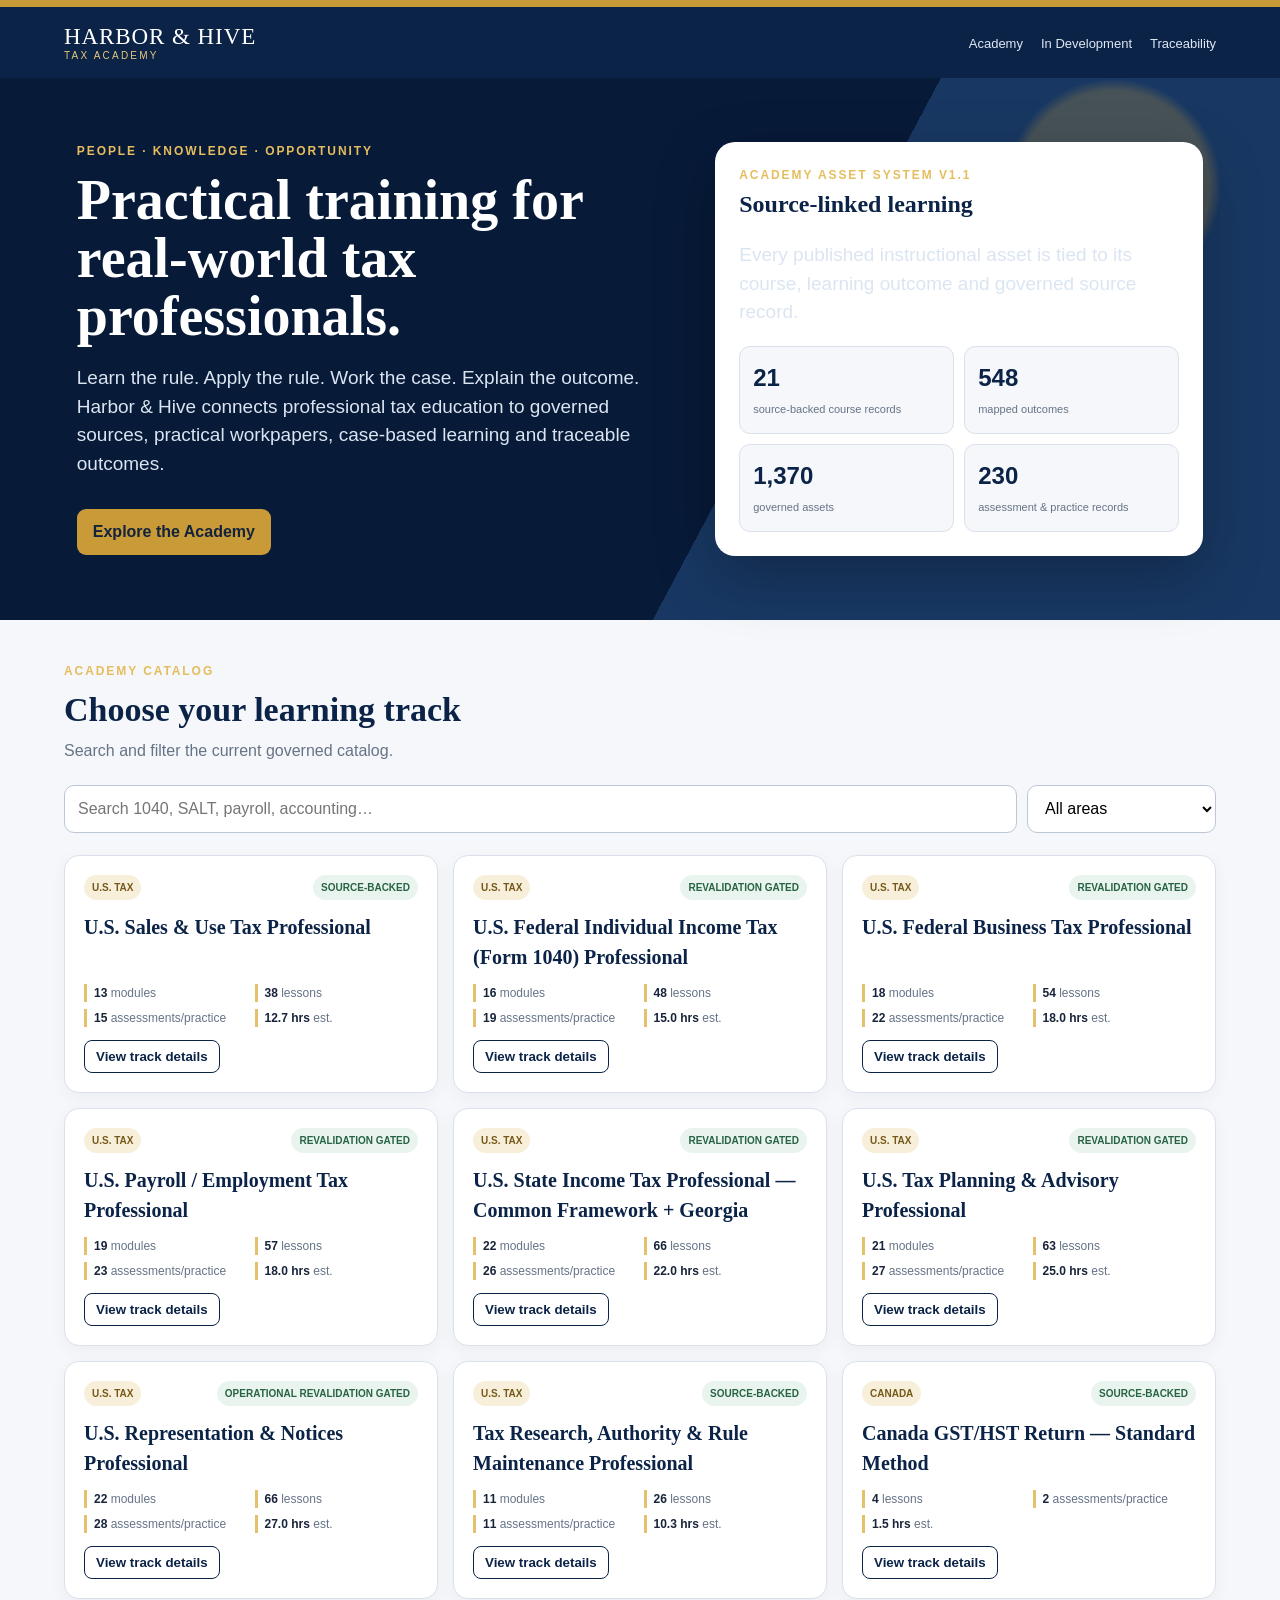
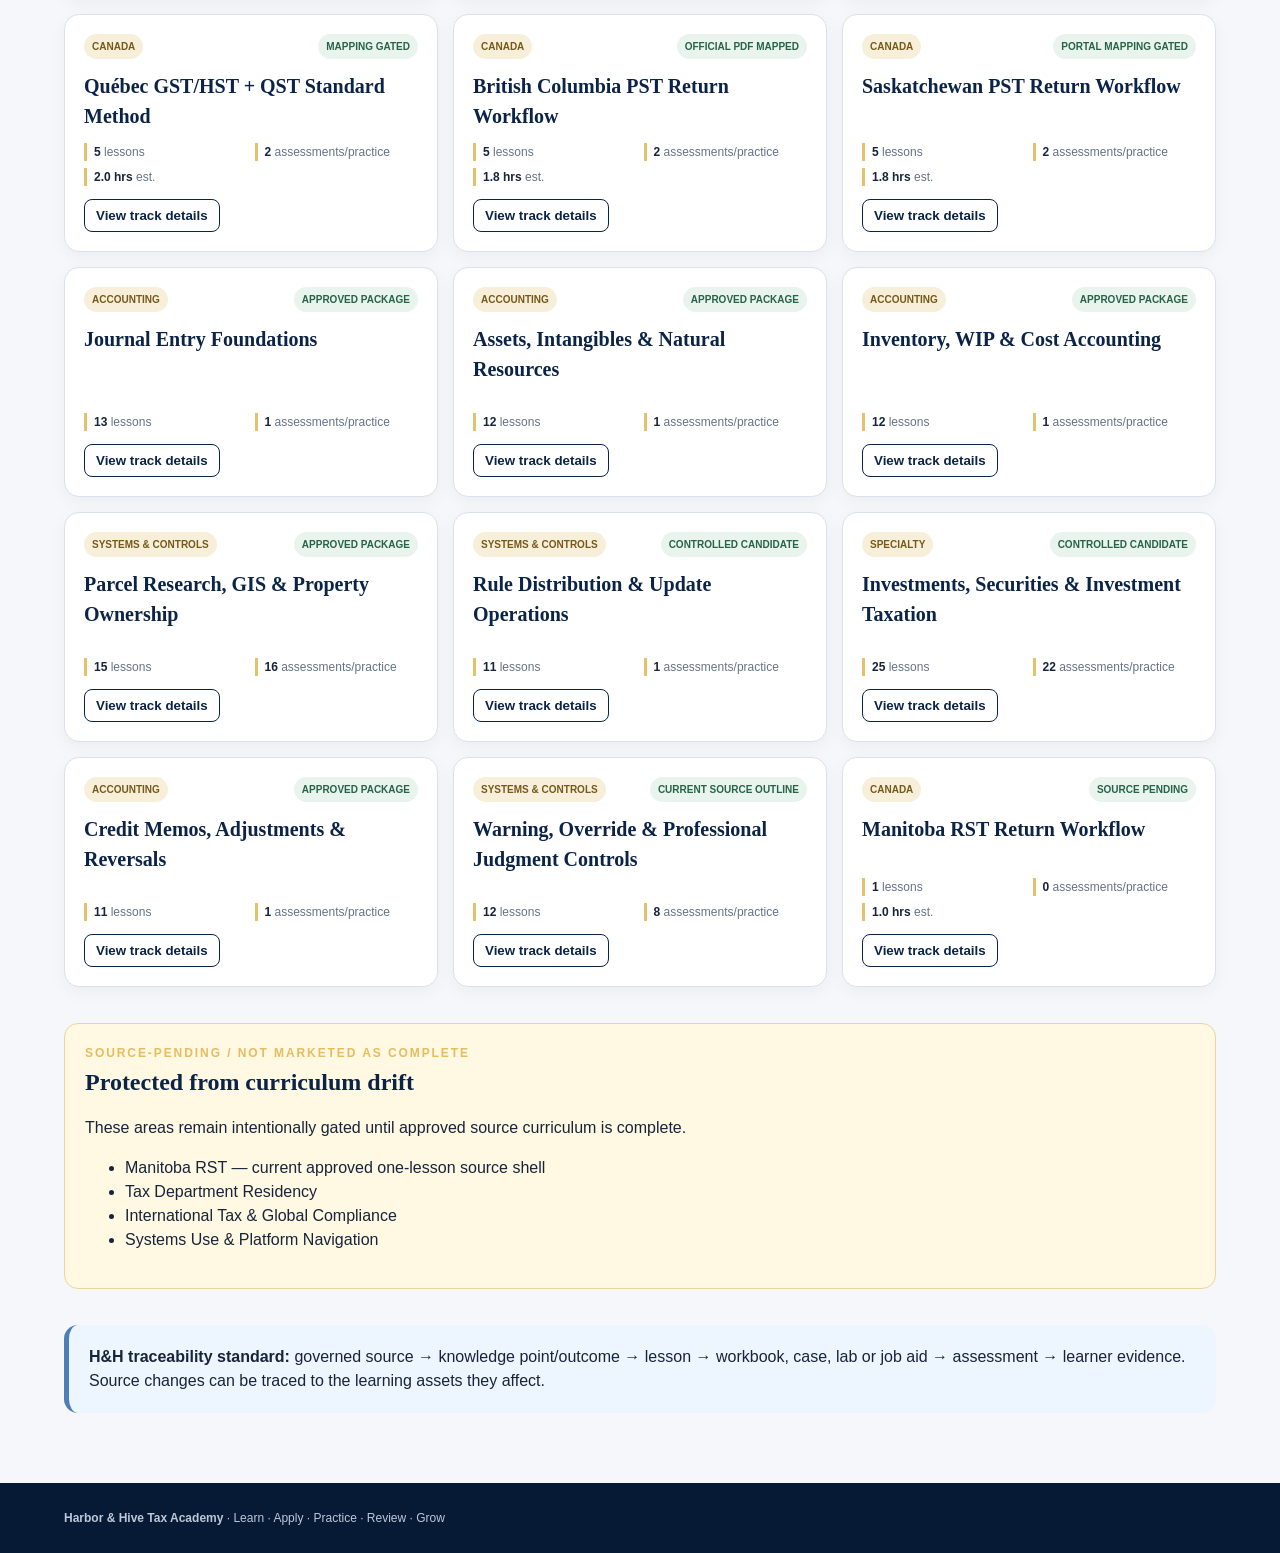
==== academy/index.html @ 962f06bc "Add live Harbor & Hive Tax Academy hub" ====
<!doctype html><html lang="en"><head><meta charset="utf-8"><meta name="viewport" content="width=device-width,initial-scale=1"><meta name="robots" content="noindex,nofollow"><title>Harbor & Hive Tax Academy</title><style>:root{--n:#0b2347;--n2:#15345f;--g:#c89a38;--i:#fbf8f0;--t:#17243a;--m:#667387;--l:#dae1ec}*{box-sizing:border-box}html{scroll-behavior:smooth}body{margin:0;font-family:Inter,Segoe UI,Arial,sans-serif;background:#f5f7fa;color:var(--t);line-height:1.5}.top{height:7px;background:var(--g)}header{background:var(--n);color:#fff;padding:17px 5vw;display:flex;justify-content:space-between;align-items:center;position:sticky;top:0;z-index:5}.brand{font:23px Georgia,serif;letter-spacing:.04em}.brand small{display:block;font:10px Arial;letter-spacing:.22em;color:#e5c87e}nav a{color:#dfe8f4;text-decoration:none;margin-left:18px;font-size:13px}.hero{background:radial-gradient(circle at 87% 20%,#c89a3844 0 8%,transparent 9%),linear-gradient(118deg,#071a38 0 60%,#183863 60%);color:#fff;padding:64px 6vw;display:grid;grid-template-columns:1.1fr .9fr;gap:42px;align-items:center;min-height:500px}.ey{color:#e5bd5f;text-transform:uppercase;letter-spacing:.16em;font-weight:800;font-size:12px}h1,h2,h3{font-family:Georgia,serif}h1{font-size:56px;line-height:1.03;margin:12px 0 16px}.hero p{font-size:19px;color:#dbe5f1;max-width:760px}.btn{display:inline-block;padding:11px 16px;border-radius:9px;background:var(--g);color:#13233c;text-decoration:none;font-weight:800;margin-top:12px}.panel{background:#fff;color:var(--t);padding:24px;border-radius:20px;box-shadow:0 20px 60px #0004}.panel h2{color:var(--n);margin:2px 0}.stats{display:grid;grid-template-columns:1fr 1fr;gap:10px;margin-top:18px}.stat{background:#f5f7fa;border:1px solid var(--l);border-radius:11px;padding:13px}.stat b{display:block;color:var(--n);font-size:24px}.stat span{font-size:11px;color:var(--m)}main{max-width:1280px;margin:auto;padding:42px 5vw 70px}.head h2{font-size:34px;color:var(--n);margin:4px 0}.head p{color:var(--m);margin-top:4px}.tools{display:flex;gap:10px;flex-wrap:wrap;margin:22px 0}input,select{font:inherit;border:1px solid #bbc6d6;border-radius:10px;padding:11px 13px;background:#fff}input{min-width:300px;flex:1}.grid{display:grid;grid-template-columns:repeat(auto-fit,minmax(280px,1fr));gap:15px}.c{background:#fff;border:1px solid var(--l);border-radius:15px;padding:19px;box-shadow:0 5px 17px #10203a0b;display:flex;flex-direction:column;min-height:230px}.c h3{color:var(--n);font-size:20px;margin:12px 0}.row{display:flex;justify-content:space-between;gap:8px}.tag,.st{font-size:10px;font-weight:850;text-transform:uppercase;border-radius:999px;padding:5px 8px}.tag{background:#f8efda;color:#755919}.st{background:#e8f4ed;color:#286346;text-align:right}.met{display:grid;grid-template-columns:1fr 1fr;gap:7px;margin:auto 0 13px}.met span{font-size:12px;color:var(--m);border-left:3px solid #e4c16b;padding-left:7px}.met b{color:var(--t)}button{align-self:flex-start;background:#fff;border:1px solid var(--n);color:var(--n);border-radius:8px;padding:8px 11px;font-weight:800;cursor:pointer}button:hover{background:var(--n);color:#fff}.pending,.trace{margin-top:36px;border-radius:14px;padding:20px}.pending{background:#fff8e2;border:1px solid #ead59b}.trace{background:#edf5ff;border-left:5px solid #4e7eb6}.pending h2{color:var(--n);margin:2px 0}footer{background:#071a35;color:#bcc8d9;padding:26px 5vw;font-size:12px}dialog{border:0;border-radius:17px;max-width:600px;width:calc(100% - 28px);padding:0;box-shadow:0 28px 80px #0006}dialog::backdrop{background:#07182c99}.db{padding:25px}.x{float:right;border:0;background:#edf1f7;border-radius:50%;width:34px;height:34px;font-size:18px}.dgrid{display:grid;grid-template-columns:1fr 1fr;gap:9px;margin-top:16px}.box{background:#f5f7fa;border:1px solid var(--l);border-radius:10px;padding:12px}.box b{display:block;color:var(--n);font-size:22px}@media(max-width:820px){header{position:static}nav{display:none}.hero{grid-template-columns:1fr;padding:45px 6vw}h1{font-size:42px}.stats{grid-template-columns:1fr 1fr}}@media(max-width:500px){h1{font-size:36px}.stats,.dgrid,.met{grid-template-columns:1fr}input{min-width:100%}}</style></head><body><div class="top"></div><header><div class="brand">HARBOR &amp; HIVE<small>TAX ACADEMY</small></div><nav><a href="#catalog">Academy</a><a href="#pending">In Development</a><a href="#trace">Traceability</a></nav></header><section class="hero"><div><div class="ey">People · Knowledge · Opportunity</div><h1>Practical training for real-world tax professionals.</h1><p>Learn the rule. Apply the rule. Work the case. Explain the outcome. Harbor &amp; Hive connects professional tax education to governed sources, practical workpapers, case-based learning and traceable outcomes.</p><a class="btn" href="#catalog">Explore the Academy</a></div><aside class="panel"><div class="ey">Academy Asset System v1.1</div><h2>Source-linked learning</h2><p>Every published instructional asset is tied to its course, learning outcome and governed source record.</p><div class="stats"><div class="stat"><b>21</b><span>source-backed course records</span></div><div class="stat"><b>548</b><span>mapped outcomes</span></div><div class="stat"><b>1,370</b><span>governed assets</span></div><div class="stat"><b>230</b><span>assessment &amp; practice records</span></div></div></aside></section><main><section id="catalog"><div class="head"><div class="ey">Academy Catalog</div><h2>Choose your learning track</h2><p>Search and filter the current governed catalog.</p></div><div class="tools"><input id="q" type="search" aria-label="Search courses" placeholder="Search 1040, SALT, payroll, accounting…"><select id="f" aria-label="Filter category"><option value="">All areas</option><option>U.S. Tax</option><option>Canada</option><option>Accounting</option><option>Systems &amp; Controls</option><option>Specialty</option></select></div><div class="grid" id="g"></div></section><section class="pending" id="pending"><div class="ey">Source-pending / not marketed as complete</div><h2>Protected from curriculum drift</h2><p>These areas remain intentionally gated until approved source curriculum is complete.</p><ul><li>Manitoba RST — current approved one-lesson source shell</li><li>Tax Department Residency</li><li>International Tax &amp; Global Compliance</li><li>Systems Use &amp; Platform Navigation</li></ul></section><section class="trace" id="trace"><b>H&amp;H traceability standard:</b> governed source → knowledge point/outcome → lesson → workbook, case, lab or job aid → assessment → learner evidence. Source changes can be traced to the learning assets they affect.</section></main><footer><b>Harbor &amp; Hive Tax Academy</b> · Learn · Apply · Practice · Review · Grow</footer><dialog id="d"><div class="db"><button class="x" aria-label="Close">×</button><div class="ey" id="ds"></div><h2 id="dt"></h2><p id="di"></p><div class="dgrid"><div class="box"><b id="dm"></b>Modules</div><div class="box"><b id="dl"></b>Lessons</div><div class="box"><b id="da"></b>Assessments / practice</div><div class="box"><b id="dh"></b>Estimated learning time</div></div></div></dialog><script>const C=[['US-SALT-PROFESSIONAL','U.S. Sales & Use Tax Professional','U.S. Tax',13,38,15,760,'Source-Backed'],['US-FEDERAL-1040-PROFESSIONAL','U.S. Federal Individual Income Tax (Form 1040) Professional','U.S. Tax',16,48,19,900,'Revalidation Gated'],['US-BUSINESS-TAX-PROFESSIONAL','U.S. Federal Business Tax Professional','U.S. Tax',18,54,22,1080,'Revalidation Gated'],['US-PAYROLL-EMPLOYMENT-PROFESSIONAL','U.S. Payroll / Employment Tax Professional','U.S. Tax',19,57,23,1080,'Revalidation Gated'],['US-STATE-INCOME-GA-PROFESSIONAL','U.S. State Income Tax Professional — Common Framework + Georgia','U.S. Tax',22,66,26,1320,'Revalidation Gated'],['US-TAX-PLANNING-ADVISORY-PROFESSIONAL','U.S. Tax Planning & Advisory Professional','U.S. Tax',21,63,27,1500,'Revalidation Gated'],['US-REPRESENTATION-NOTICES-PROFESSIONAL','U.S. Representation & Notices Professional','U.S. Tax',22,66,28,1620,'Operational Revalidation Gated'],['US-TAX-RESEARCH-AUTHORITY','Tax Research, Authority & Rule Maintenance Professional','U.S. Tax',11,26,11,620,'Source-Backed'],['CA-GST-HST-STANDARD','Canada GST/HST Return — Standard Method','Canada',0,4,2,90,'Source-Backed'],['CA-QC-GST-QST','Québec GST/HST + QST Standard Method','Canada',0,5,2,120,'Mapping Gated'],['CA-BC-PST','British Columbia PST Return Workflow','Canada',0,5,2,110,'Official PDF Mapped'],['CA-SK-PST','Saskatchewan PST Return Workflow','Canada',0,5,2,110,'Portal Mapping Gated'],['JE_FOUNDATIONS_V1','Journal Entry Foundations','Accounting',0,13,1,0,'Approved Package'],['ASSETS_INTANGIBLES_RESOURCES_V1','Assets, Intangibles & Natural Resources','Accounting',0,12,1,0,'Approved Package'],['INVENTORY_WIP_COST_V1','Inventory, WIP & Cost Accounting','Accounting',0,12,1,0,'Approved Package'],['PROPERTY_PARCEL_GIS_OWNERSHIP_V1','Parcel Research, GIS & Property Ownership','Systems & Controls',0,15,16,0,'Approved Package'],['RULE_DISTRIBUTION_UPDATE_OPERATIONS_V1','Rule Distribution & Update Operations','Systems & Controls',0,11,1,0,'Controlled Candidate'],['HH-ACADEMY-INVESTMENTS-v1.1','Investments, Securities & Investment Taxation','Specialty',0,25,22,0,'Controlled Candidate'],['CREDIT_MEMOS_ADJUSTMENTS_REVERSALS_V1','Credit Memos, Adjustments & Reversals','Accounting',0,11,1,0,'Approved Package'],['GOVERNANCE_WARNING_OVERRIDE_V1','Warning, Override & Professional Judgment Controls','Systems & Controls',0,12,8,0,'Current Source Outline'],['CA-MB-RST','Manitoba RST Return Workflow','Canada',0,1,0,60,'Source Pending']];const G=document.getElementById('g'),Q=document.getElementById('q'),F=document.getElementById('f'),D=document.getElementById('d');function draw(){let s=Q.value.toLowerCase(),cat=F.value;G.innerHTML='';C.filter(c=>(!s||c[1].toLowerCase().includes(s))&&(!cat||c[2]===cat)).forEach(c=>{let e=document.createElement('article');e.className='c';let mods=c[3]?`<span><b>${c[3]}</b> modules</span>`:'';let hrs=c[6]?`<span><b>${(c[6]/60).toFixed(1)} hrs</b> est.</span>`:'';e.innerHTML=`<div class="row"><span class="tag">${c[2]}</span><span class="st">${c[7]}</span></div><h3>${c[1]}</h3><div class="met">${mods}<span><b>${c[4]}</b> lessons</span><span><b>${c[5]}</b> assessments/practice</span>${hrs}</div><button>View track details</button>`;e.querySelector('button').onclick=()=>show(c);G.appendChild(e)})}function show(c){dt.textContent=c[1];ds.textContent=c[7];di.textContent='Governed course record: '+c[0];dm.textContent=c[3]||'—';dl.textContent=c[4];da.textContent=c[5];dh.textContent=c[6]?((c[6]/60).toFixed(1)+' hrs'):'Varies';D.showModal()}Q.oninput=draw;F.onchange=draw;D.querySelector('.x').onclick=()=>D.close();D.onclick=e=>{if(e.target===D)D.close()};draw();</script></body></html>
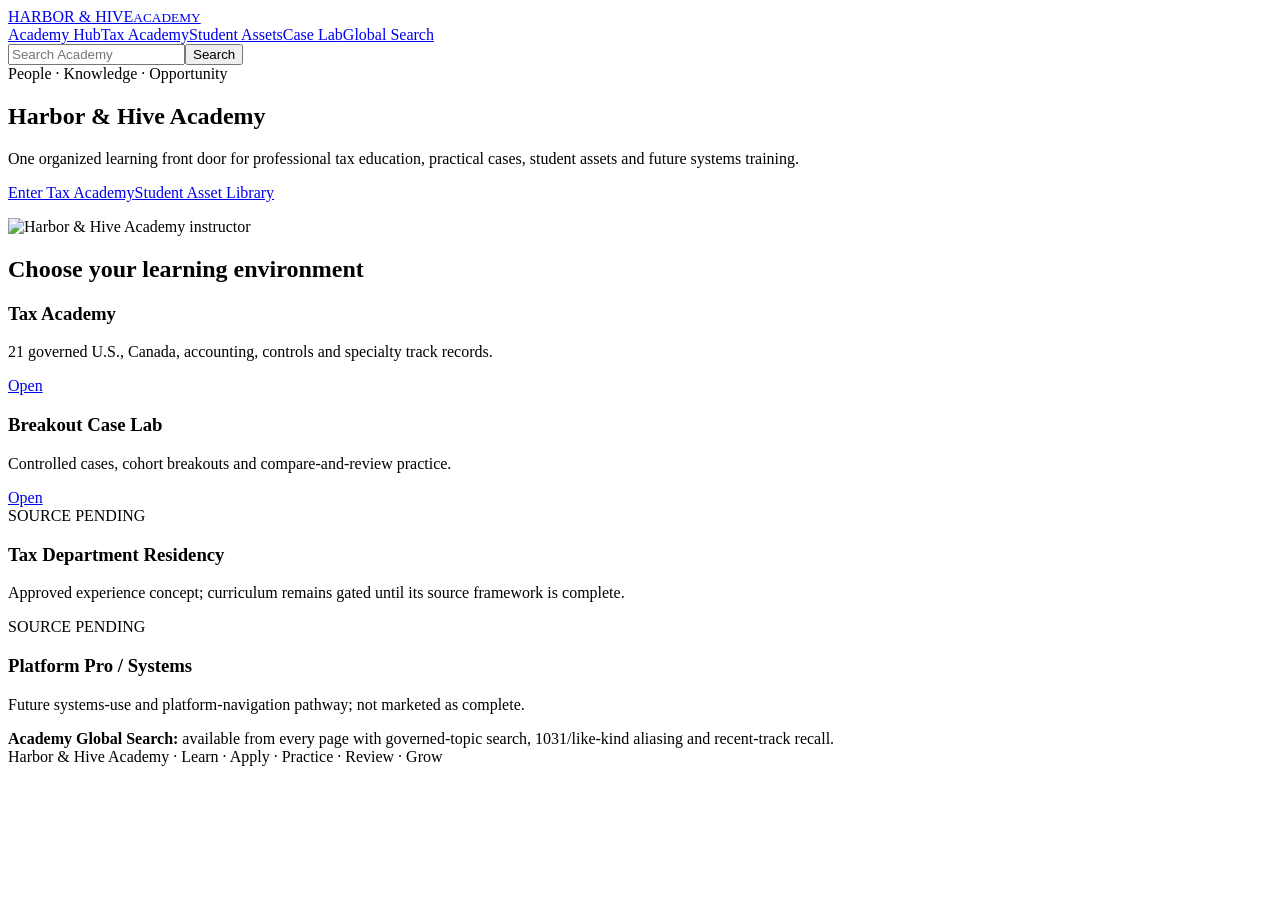
==== commit ed7b70e3: "Organize Academy hub with navigation and avatar branding" ====
--- a/academy/index.html
+++ b/academy/index.html
@@ -1 +1 @@
-<!doctype html><html lang="en"><head><meta charset="utf-8"><meta name="viewport" content="width=device-width,initial-scale=1"><meta name="robots" content="noindex,nofollow"><title>Harbor & Hive Tax Academy</title><style>:root{--n:#0b2347;--n2:#15345f;--g:#c89a38;--i:#fbf8f0;--t:#17243a;--m:#667387;--l:#dae1ec}*{box-sizing:border-box}html{scroll-behavior:smooth}body{margin:0;font-family:Inter,Segoe UI,Arial,sans-serif;background:#f5f7fa;color:var(--t);line-height:1.5}.top{height:7px;background:var(--g)}header{background:var(--n);color:#fff;padding:17px 5vw;display:flex;justify-content:space-between;align-items:center;position:sticky;top:0;z-index:5}.brand{font:23px Georgia,serif;letter-spacing:.04em}.brand small{display:block;font:10px Arial;letter-spacing:.22em;color:#e5c87e}nav a{color:#dfe8f4;text-decoration:none;margin-left:18px;font-size:13px}.hero{background:radial-gradient(circle at 87% 20%,#c89a3844 0 8%,transparent 9%),linear-gradient(118deg,#071a38 0 60%,#183863 60%);color:#fff;padding:64px 6vw;display:grid;grid-template-columns:1.1fr .9fr;gap:42px;align-items:center;min-height:500px}.ey{color:#e5bd5f;text-transform:uppercase;letter-spacing:.16em;font-weight:800;font-size:12px}h1,h2,h3{font-family:Georgia,serif}h1{font-size:56px;line-height:1.03;margin:12px 0 16px}.hero p{font-size:19px;color:#dbe5f1;max-width:760px}.btn{display:inline-block;padding:11px 16px;border-radius:9px;background:var(--g);color:#13233c;text-decoration:none;font-weight:800;margin-top:12px}.panel{background:#fff;color:var(--t);padding:24px;border-radius:20px;box-shadow:0 20px 60px #0004}.panel h2{color:var(--n);margin:2px 0}.stats{display:grid;grid-template-columns:1fr 1fr;gap:10px;margin-top:18px}.stat{background:#f5f7fa;border:1px solid var(--l);border-radius:11px;padding:13px}.stat b{display:block;color:var(--n);font-size:24px}.stat span{font-size:11px;color:var(--m)}main{max-width:1280px;margin:auto;padding:42px 5vw 70px}.head h2{font-size:34px;color:var(--n);margin:4px 0}.head p{color:var(--m);margin-top:4px}.tools{display:flex;gap:10px;flex-wrap:wrap;margin:22px 0}input,select{font:inherit;border:1px solid #bbc6d6;border-radius:10px;padding:11px 13px;background:#fff}input{min-width:300px;flex:1}.grid{display:grid;grid-template-columns:repeat(auto-fit,minmax(280px,1fr));gap:15px}.c{background:#fff;border:1px solid var(--l);border-radius:15px;padding:19px;box-shadow:0 5px 17px #10203a0b;display:flex;flex-direction:column;min-height:230px}.c h3{color:var(--n);font-size:20px;margin:12px 0}.row{display:flex;justify-content:space-between;gap:8px}.tag,.st{font-size:10px;font-weight:850;text-transform:uppercase;border-radius:999px;padding:5px 8px}.tag{background:#f8efda;color:#755919}.st{background:#e8f4ed;color:#286346;text-align:right}.met{display:grid;grid-template-columns:1fr 1fr;gap:7px;margin:auto 0 13px}.met span{font-size:12px;color:var(--m);border-left:3px solid #e4c16b;padding-left:7px}.met b{color:var(--t)}button{align-self:flex-start;background:#fff;border:1px solid var(--n);color:var(--n);border-radius:8px;padding:8px 11px;font-weight:800;cursor:pointer}button:hover{background:var(--n);color:#fff}.pending,.trace{margin-top:36px;border-radius:14px;padding:20px}.pending{background:#fff8e2;border:1px solid #ead59b}.trace{background:#edf5ff;border-left:5px solid #4e7eb6}.pending h2{color:var(--n);margin:2px 0}footer{background:#071a35;color:#bcc8d9;padding:26px 5vw;font-size:12px}dialog{border:0;border-radius:17px;max-width:600px;width:calc(100% - 28px);padding:0;box-shadow:0 28px 80px #0006}dialog::backdrop{background:#07182c99}.db{padding:25px}.x{float:right;border:0;background:#edf1f7;border-radius:50%;width:34px;height:34px;font-size:18px}.dgrid{display:grid;grid-template-columns:1fr 1fr;gap:9px;margin-top:16px}.box{background:#f5f7fa;border:1px solid var(--l);border-radius:10px;padding:12px}.box b{display:block;color:var(--n);font-size:22px}@media(max-width:820px){header{position:static}nav{display:none}.hero{grid-template-columns:1fr;padding:45px 6vw}h1{font-size:42px}.stats{grid-template-columns:1fr 1fr}}@media(max-width:500px){h1{font-size:36px}.stats,.dgrid,.met{grid-template-columns:1fr}input{min-width:100%}}</style></head><body><div class="top"></div><header><div class="brand">HARBOR &amp; HIVE<small>TAX ACADEMY</small></div><nav><a href="#catalog">Academy</a><a href="#pending">In Development</a><a href="#trace">Traceability</a></nav></header><section class="hero"><div><div class="ey">People · Knowledge · Opportunity</div><h1>Practical training for real-world tax professionals.</h1><p>Learn the rule. Apply the rule. Work the case. Explain the outcome. Harbor &amp; Hive connects professional tax education to governed sources, practical workpapers, case-based learning and traceable outcomes.</p><a class="btn" href="#catalog">Explore the Academy</a></div><aside class="panel"><div class="ey">Academy Asset System v1.1</div><h2>Source-linked learning</h2><p>Every published instructional asset is tied to its course, learning outcome and governed source record.</p><div class="stats"><div class="stat"><b>21</b><span>source-backed course records</span></div><div class="stat"><b>548</b><span>mapped outcomes</span></div><div class="stat"><b>1,370</b><span>governed assets</span></div><div class="stat"><b>230</b><span>assessment &amp; practice records</span></div></div></aside></section><main><section id="catalog"><div class="head"><div class="ey">Academy Catalog</div><h2>Choose your learning track</h2><p>Search and filter the current governed catalog.</p></div><div class="tools"><input id="q" type="search" aria-label="Search courses" placeholder="Search 1040, SALT, payroll, accounting…"><select id="f" aria-label="Filter category"><option value="">All areas</option><option>U.S. Tax</option><option>Canada</option><option>Accounting</option><option>Systems &amp; Controls</option><option>Specialty</option></select></div><div class="grid" id="g"></div></section><section class="pending" id="pending"><div class="ey">Source-pending / not marketed as complete</div><h2>Protected from curriculum drift</h2><p>These areas remain intentionally gated until approved source curriculum is complete.</p><ul><li>Manitoba RST — current approved one-lesson source shell</li><li>Tax Department Residency</li><li>International Tax &amp; Global Compliance</li><li>Systems Use &amp; Platform Navigation</li></ul></section><section class="trace" id="trace"><b>H&amp;H traceability standard:</b> governed source → knowledge point/outcome → lesson → workbook, case, lab or job aid → assessment → learner evidence. Source changes can be traced to the learning assets they affect.</section></main><footer><b>Harbor &amp; Hive Tax Academy</b> · Learn · Apply · Practice · Review · Grow</footer><dialog id="d"><div class="db"><button class="x" aria-label="Close">×</button><div class="ey" id="ds"></div><h2 id="dt"></h2><p id="di"></p><div class="dgrid"><div class="box"><b id="dm"></b>Modules</div><div class="box"><b id="dl"></b>Lessons</div><div class="box"><b id="da"></b>Assessments / practice</div><div class="box"><b id="dh"></b>Estimated learning time</div></div></div></dialog><script>const C=[['US-SALT-PROFESSIONAL','U.S. Sales & Use Tax Professional','U.S. Tax',13,38,15,760,'Source-Backed'],['US-FEDERAL-1040-PROFESSIONAL','U.S. Federal Individual Income Tax (Form 1040) Professional','U.S. Tax',16,48,19,900,'Revalidation Gated'],['US-BUSINESS-TAX-PROFESSIONAL','U.S. Federal Business Tax Professional','U.S. Tax',18,54,22,1080,'Revalidation Gated'],['US-PAYROLL-EMPLOYMENT-PROFESSIONAL','U.S. Payroll / Employment Tax Professional','U.S. Tax',19,57,23,1080,'Revalidation Gated'],['US-STATE-INCOME-GA-PROFESSIONAL','U.S. State Income Tax Professional — Common Framework + Georgia','U.S. Tax',22,66,26,1320,'Revalidation Gated'],['US-TAX-PLANNING-ADVISORY-PROFESSIONAL','U.S. Tax Planning & Advisory Professional','U.S. Tax',21,63,27,1500,'Revalidation Gated'],['US-REPRESENTATION-NOTICES-PROFESSIONAL','U.S. Representation & Notices Professional','U.S. Tax',22,66,28,1620,'Operational Revalidation Gated'],['US-TAX-RESEARCH-AUTHORITY','Tax Research, Authority & Rule Maintenance Professional','U.S. Tax',11,26,11,620,'Source-Backed'],['CA-GST-HST-STANDARD','Canada GST/HST Return — Standard Method','Canada',0,4,2,90,'Source-Backed'],['CA-QC-GST-QST','Québec GST/HST + QST Standard Method','Canada',0,5,2,120,'Mapping Gated'],['CA-BC-PST','British Columbia PST Return Workflow','Canada',0,5,2,110,'Official PDF Mapped'],['CA-SK-PST','Saskatchewan PST Return Workflow','Canada',0,5,2,110,'Portal Mapping Gated'],['JE_FOUNDATIONS_V1','Journal Entry Foundations','Accounting',0,13,1,0,'Approved Package'],['ASSETS_INTANGIBLES_RESOURCES_V1','Assets, Intangibles & Natural Resources','Accounting',0,12,1,0,'Approved Package'],['INVENTORY_WIP_COST_V1','Inventory, WIP & Cost Accounting','Accounting',0,12,1,0,'Approved Package'],['PROPERTY_PARCEL_GIS_OWNERSHIP_V1','Parcel Research, GIS & Property Ownership','Systems & Controls',0,15,16,0,'Approved Package'],['RULE_DISTRIBUTION_UPDATE_OPERATIONS_V1','Rule Distribution & Update Operations','Systems & Controls',0,11,1,0,'Controlled Candidate'],['HH-ACADEMY-INVESTMENTS-v1.1','Investments, Securities & Investment Taxation','Specialty',0,25,22,0,'Controlled Candidate'],['CREDIT_MEMOS_ADJUSTMENTS_REVERSALS_V1','Credit Memos, Adjustments & Reversals','Accounting',0,11,1,0,'Approved Package'],['GOVERNANCE_WARNING_OVERRIDE_V1','Warning, Override & Professional Judgment Controls','Systems & Controls',0,12,8,0,'Current Source Outline'],['CA-MB-RST','Manitoba RST Return Workflow','Canada',0,1,0,60,'Source Pending']];const G=document.getElementById('g'),Q=document.getElementById('q'),F=document.getElementById('f'),D=document.getElementById('d');function draw(){let s=Q.value.toLowerCase(),cat=F.value;G.innerHTML='';C.filter(c=>(!s||c[1].toLowerCase().includes(s))&&(!cat||c[2]===cat)).forEach(c=>{let e=document.createElement('article');e.className='c';let mods=c[3]?`<span><b>${c[3]}</b> modules</span>`:'';let hrs=c[6]?`<span><b>${(c[6]/60).toFixed(1)} hrs</b> est.</span>`:'';e.innerHTML=`<div class="row"><span class="tag">${c[2]}</span><span class="st">${c[7]}</span></div><h3>${c[1]}</h3><div class="met">${mods}<span><b>${c[4]}</b> lessons</span><span><b>${c[5]}</b> assessments/practice</span>${hrs}</div><button>View track details</button>`;e.querySelector('button').onclick=()=>show(c);G.appendChild(e)})}function show(c){dt.textContent=c[1];ds.textContent=c[7];di.textContent='Governed course record: '+c[0];dm.textContent=c[3]||'—';dl.textContent=c[4];da.textContent=c[5];dh.textContent=c[6]?((c[6]/60).toFixed(1)+' hrs'):'Varies';D.showModal()}Q.oninput=draw;F.onchange=draw;D.querySelector('.x').onclick=()=>D.close();D.onclick=e=>{if(e.target===D)D.close()};draw();</script></body></html>+<!doctype html><html lang="en"><head><meta charset="utf-8"><meta name="viewport" content="width=device-width,initial-scale=1"><title>Harbor & Hive Academy</title><link rel="stylesheet" href="site.css"></head><body><div class="top"></div><header><a class="brand" href="index.html">HARBOR &amp; HIVE<small>ACADEMY</small></a><nav><a href="index.html">Academy Hub</a><a href="tax.html">Tax Academy</a><a href="assets.html">Student Assets</a><a href="case-lab.html">Case Lab</a><a href="search.html">Global Search</a></nav><form class="gs"><input aria-label="Search Academy" placeholder="Search Academy"><button>Search</button></form></header><section class="hero"><div class="copy"><div class="ey">People · Knowledge · Opportunity</div><h1>Harbor & Hive Academy</h1><p>One organized learning front door for professional tax education, practical cases, student assets and future systems training.</p><p><a class="btn gold" href="tax.html">Enter Tax Academy</a><a class="btn" href="assets.html">Student Asset Library</a></p></div><img data-avatar alt="Harbor & Hive Academy instructor"></section><main class="wrap"><h2>Choose your learning environment</h2><div class="grid"><div class="card"><h3>Tax Academy</h3><p>21 governed U.S., Canada, accounting, controls and specialty track records.</p><a class="btn" href="tax.html">Open</a></div><div class="card"><h3>Breakout Case Lab</h3><p>Controlled cases, cohort breakouts and compare-and-review practice.</p><a class="btn" href="case-lab.html">Open</a></div><div class="card"><span class="tag pending">SOURCE PENDING</span><h3>Tax Department Residency</h3><p>Approved experience concept; curriculum remains gated until its source framework is complete.</p></div><div class="card"><span class="tag pending">SOURCE PENDING</span><h3>Platform Pro / Systems</h3><p>Future systems-use and platform-navigation pathway; not marketed as complete.</p></div></div><div class="call"><b>Academy Global Search:</b> available from every page with governed-topic search, 1031/like-kind aliasing and recent-track recall.</div></main><footer>Harbor &amp; Hive Academy · Learn · Apply · Practice · Review · Grow</footer><script src="site.js"></script></body></html>
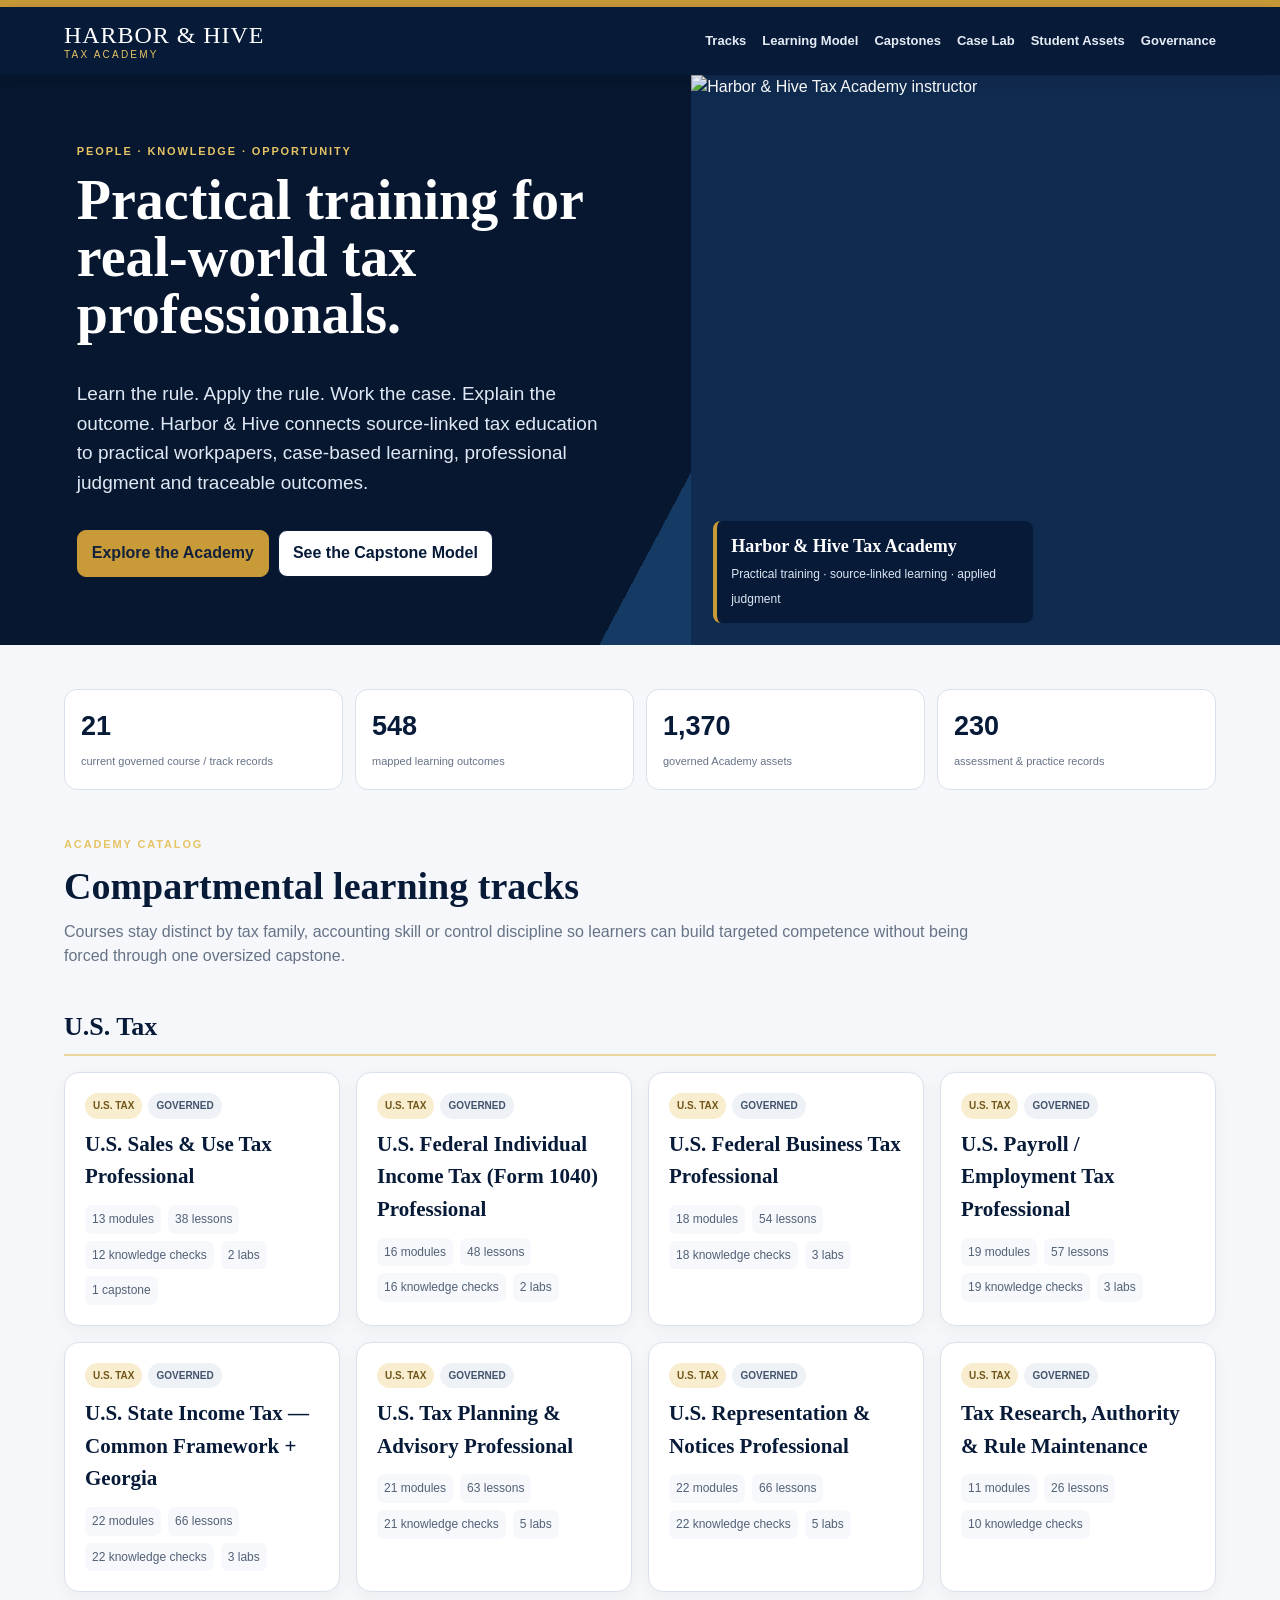
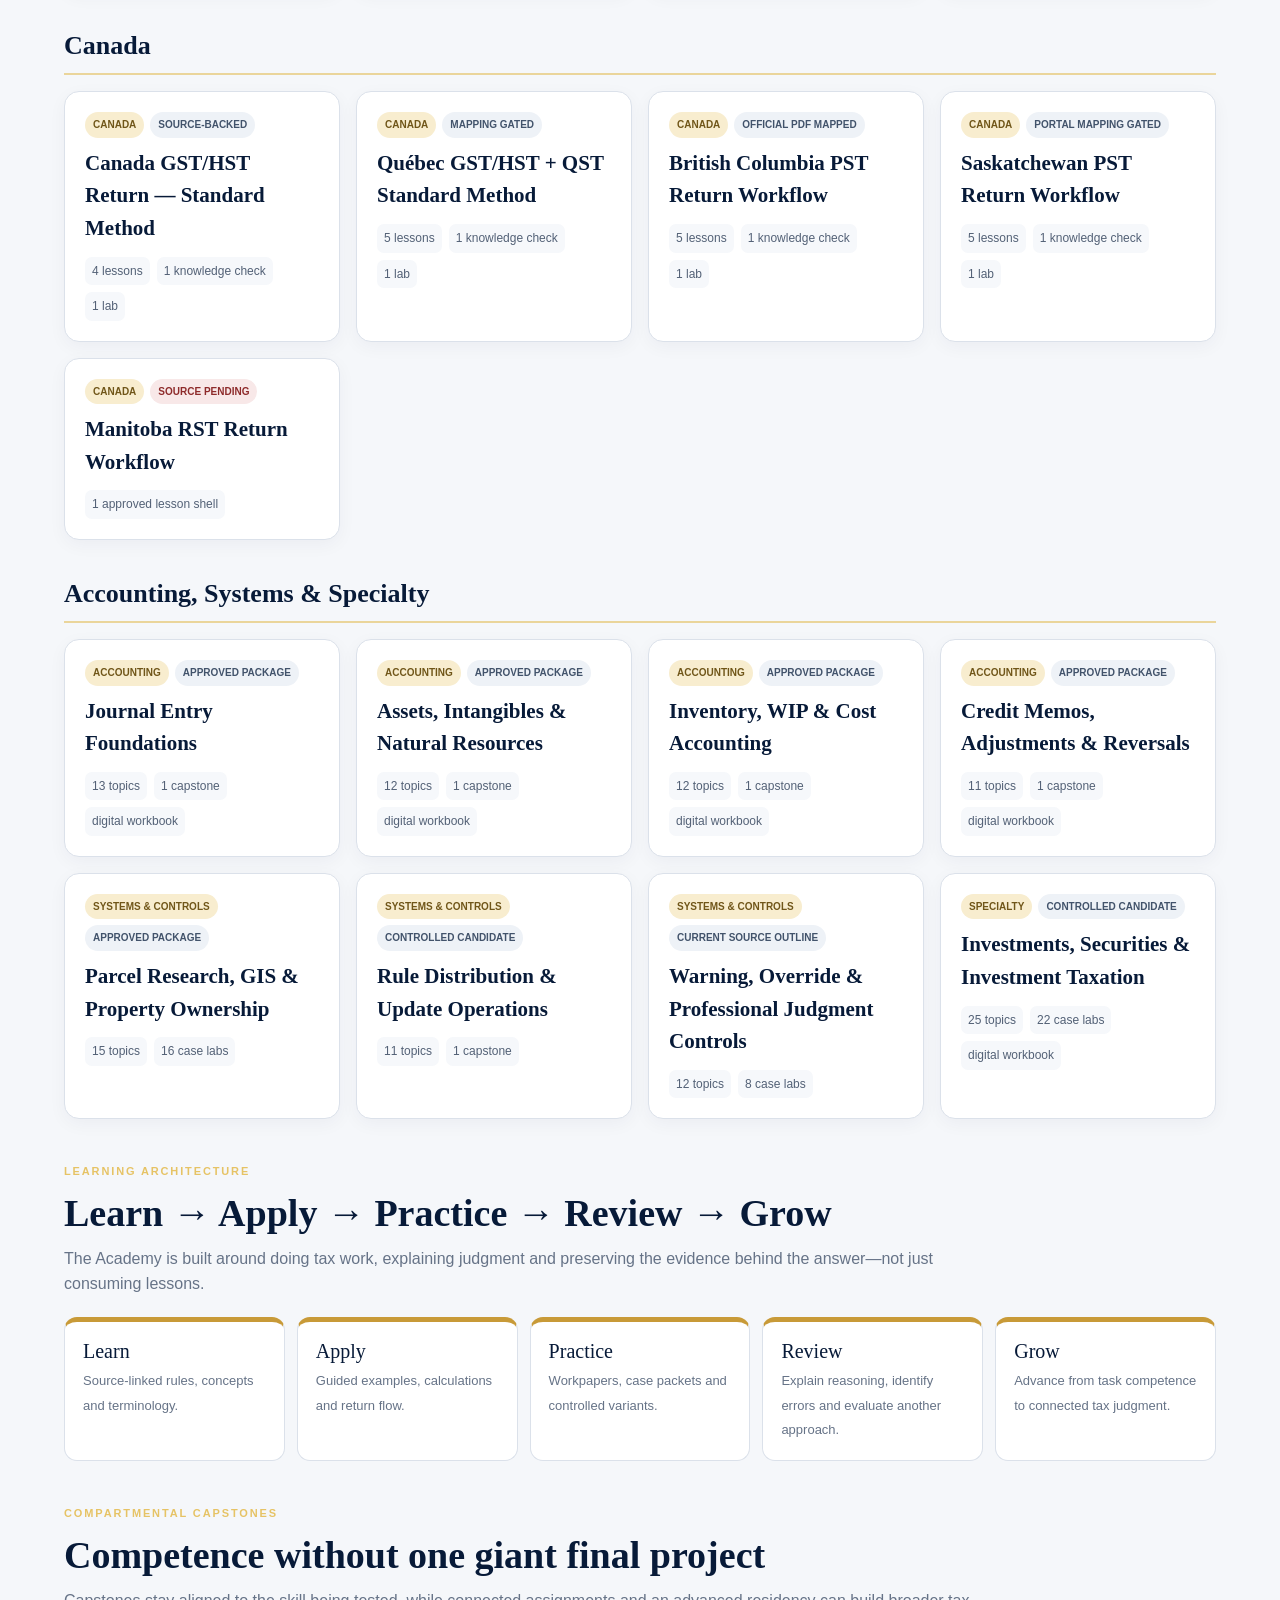
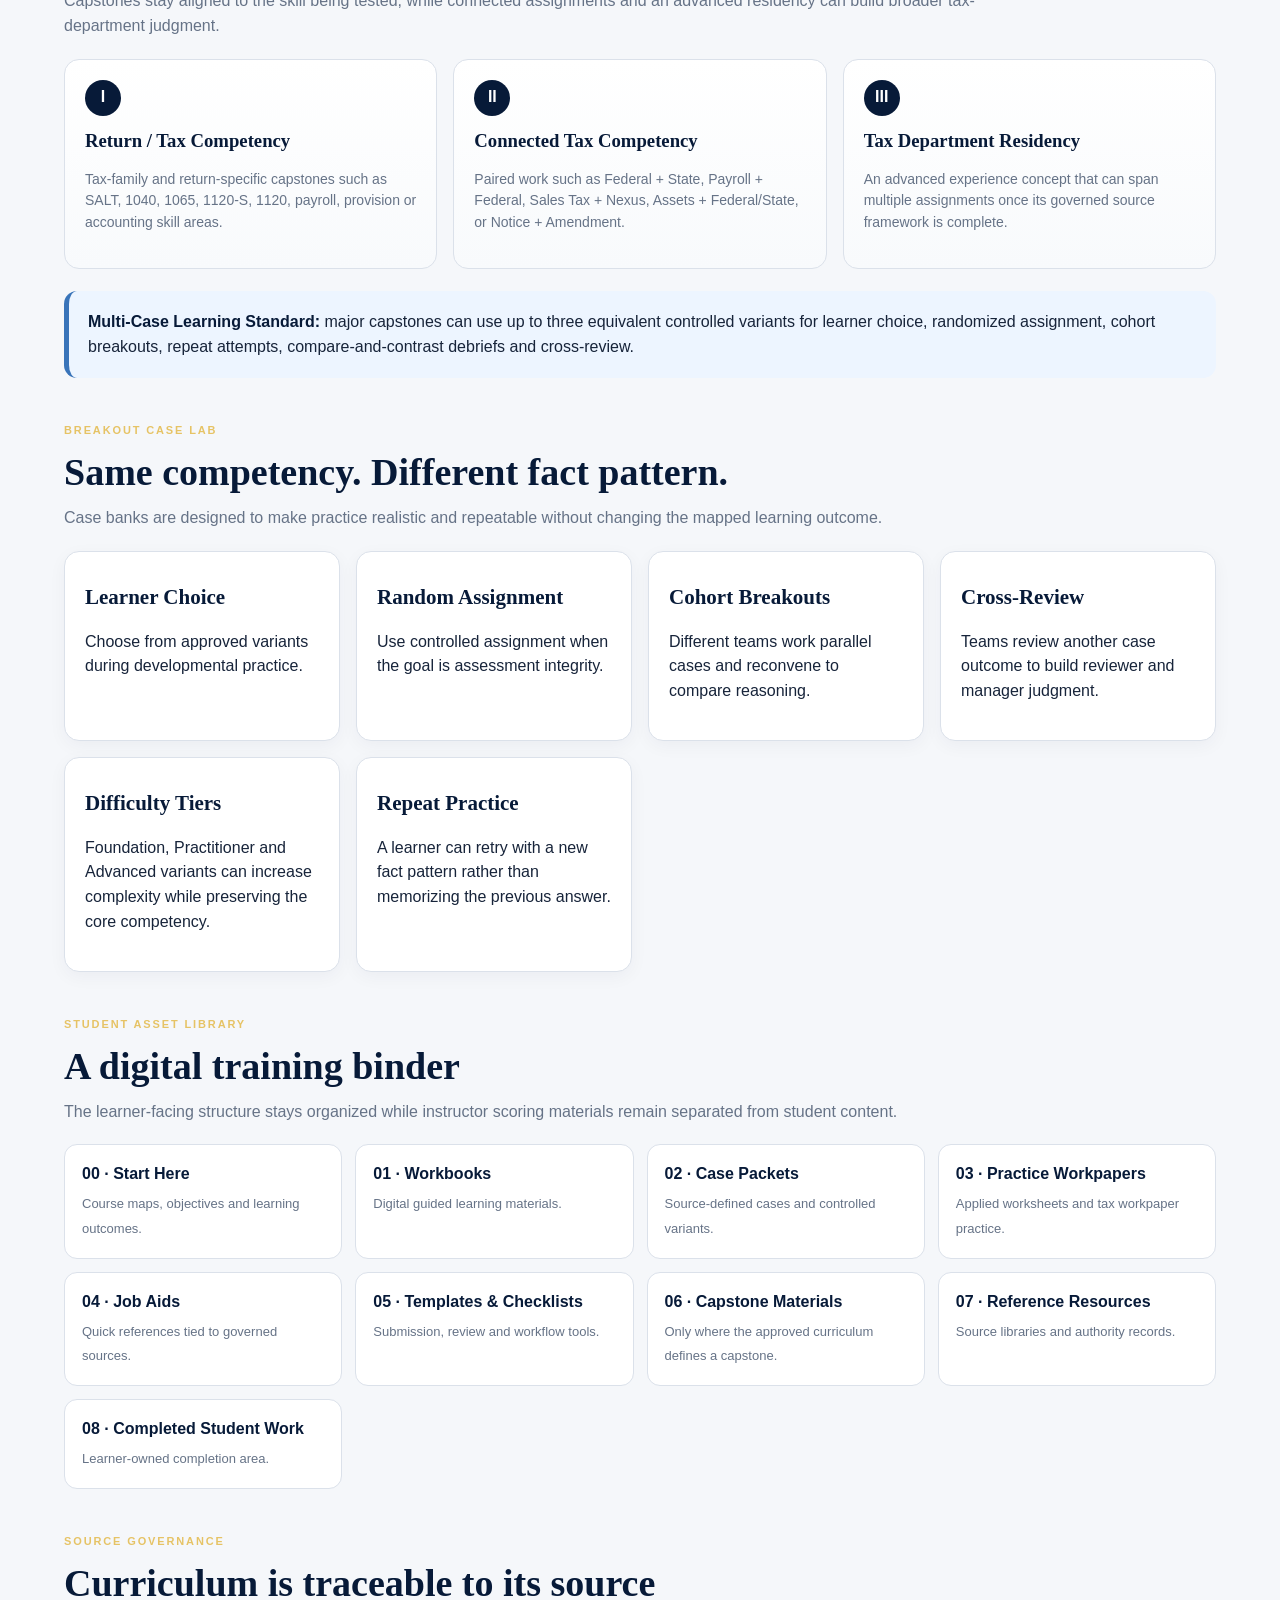
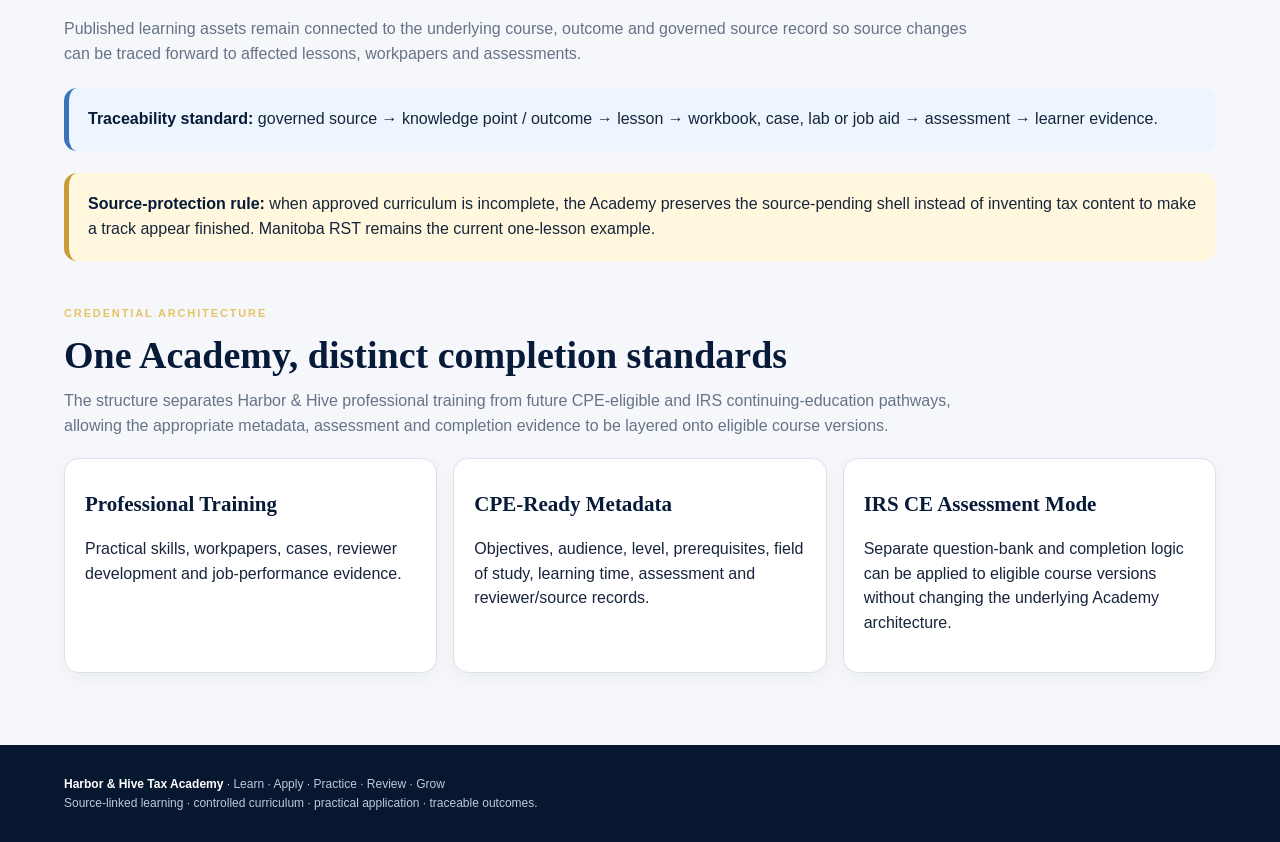
==== commit b403e81c: "Complete Harbor & Hive Tax Academy build" ====
--- a/academy/index.html
+++ b/academy/index.html
@@ -1 +1,72 @@
-<!doctype html><html lang="en"><head><meta charset="utf-8"><meta name="viewport" content="width=device-width,initial-scale=1"><title>Harbor & Hive Academy</title><link rel="stylesheet" href="site.css"></head><body><div class="top"></div><header><a class="brand" href="index.html">HARBOR &amp; HIVE<small>ACADEMY</small></a><nav><a href="index.html">Academy Hub</a><a href="tax.html">Tax Academy</a><a href="assets.html">Student Assets</a><a href="case-lab.html">Case Lab</a><a href="search.html">Global Search</a></nav><form class="gs"><input aria-label="Search Academy" placeholder="Search Academy"><button>Search</button></form></header><section class="hero"><div class="copy"><div class="ey">People · Knowledge · Opportunity</div><h1>Harbor & Hive Academy</h1><p>One organized learning front door for professional tax education, practical cases, student assets and future systems training.</p><p><a class="btn gold" href="tax.html">Enter Tax Academy</a><a class="btn" href="assets.html">Student Asset Library</a></p></div><img data-avatar alt="Harbor & Hive Academy instructor"></section><main class="wrap"><h2>Choose your learning environment</h2><div class="grid"><div class="card"><h3>Tax Academy</h3><p>21 governed U.S., Canada, accounting, controls and specialty track records.</p><a class="btn" href="tax.html">Open</a></div><div class="card"><h3>Breakout Case Lab</h3><p>Controlled cases, cohort breakouts and compare-and-review practice.</p><a class="btn" href="case-lab.html">Open</a></div><div class="card"><span class="tag pending">SOURCE PENDING</span><h3>Tax Department Residency</h3><p>Approved experience concept; curriculum remains gated until its source framework is complete.</p></div><div class="card"><span class="tag pending">SOURCE PENDING</span><h3>Platform Pro / Systems</h3><p>Future systems-use and platform-navigation pathway; not marketed as complete.</p></div></div><div class="call"><b>Academy Global Search:</b> available from every page with governed-topic search, 1031/like-kind aliasing and recent-track recall.</div></main><footer>Harbor &amp; Hive Academy · Learn · Apply · Practice · Review · Grow</footer><script src="site.js"></script></body></html>+<!doctype html>
+<html lang="en">
+<head>
+<meta charset="utf-8">
+<meta name="viewport" content="width=device-width,initial-scale=1">
+<meta name="description" content="Harbor & Hive Tax Academy — practical, source-linked professional tax education.">
+<title>Harbor & Hive Tax Academy</title>
+<style>
+:root{--navy:#071a38;--navy2:#15345f;--gold:#c89a38;--gold2:#e6c365;--ivory:#fbf8f0;--ink:#17243a;--muted:#667387;--line:#dbe1ea;--bg:#f5f7fa;--red:#8e2b2b}
+*{box-sizing:border-box}html{scroll-behavior:smooth}body{margin:0;font-family:Inter,Segoe UI,Arial,sans-serif;background:var(--bg);color:var(--ink);line-height:1.55}a{color:#14579b}.skip{position:absolute;left:-9999px}.skip:focus{left:12px;top:12px;z-index:99;background:#fff;padding:10px;border:2px solid var(--gold)}.goldbar{height:7px;background:var(--gold)}
+header{position:sticky;top:0;z-index:10;background:var(--navy);color:#fff;padding:15px 5vw;display:flex;align-items:center;justify-content:space-between;gap:18px;box-shadow:0 4px 18px #0002}.brand{font:24px Georgia,serif;letter-spacing:.04em;white-space:nowrap}.brand small{display:block;font:10px Arial,sans-serif;letter-spacing:.22em;color:var(--gold2)}nav{display:flex;gap:16px;flex-wrap:wrap}nav a{color:#e4ebf5;text-decoration:none;font-size:13px;font-weight:700;white-space:nowrap}nav a:hover{text-decoration:underline}
+.hero{background:linear-gradient(118deg,#06172f 0 57%,#153a64 57%);color:#fff;display:grid;grid-template-columns:1.08fr .92fr;min-height:520px}.hero-copy{padding:68px 6vw;display:flex;flex-direction:column;justify-content:center}.ey{font-size:11px;text-transform:uppercase;letter-spacing:.17em;font-weight:850;color:var(--gold2)}h1,h2,h3{font-family:Georgia,serif}h1{font-size:56px;line-height:1.02;margin:12px 0 17px}.hero p{font-size:19px;color:#dfe8f4;max-width:760px}.actions{display:flex;gap:9px;flex-wrap:wrap;margin-top:14px}.btn{display:inline-block;border-radius:9px;padding:10px 14px;text-decoration:none;font-weight:850;background:var(--navy);color:#fff;border:1px solid var(--navy)}.btn.gold{background:var(--gold);border-color:var(--gold);color:#13213b}.btn.light{background:#fff;color:var(--navy)}
+.hero-art{min-height:520px;position:relative;overflow:hidden;background:#102b50}.hero-art img{width:100%;height:100%;object-fit:cover;object-position:center 24%;display:block}.hero-label{position:absolute;left:22px;bottom:22px;background:#071a38e8;color:#fff;border-left:4px solid var(--gold);padding:12px 14px;border-radius:8px;max-width:320px}.hero-label b{display:block;font-family:Georgia,serif;font-size:18px}.hero-label span{font-size:12px;color:#dce6f2}
+.wrap{max-width:1280px;margin:auto;padding:44px 5vw 72px}.stats{display:grid;grid-template-columns:repeat(4,1fr);gap:12px;margin-bottom:46px}.stat{background:#fff;border:1px solid var(--line);border-radius:13px;padding:16px}.stat b{display:block;color:var(--navy);font-size:27px}.stat span{font-size:11px;color:var(--muted)}.sectionhead{margin:44px 0 20px}.sectionhead h2{font-size:38px;color:var(--navy);margin:4px 0}.sectionhead p{color:var(--muted);margin:4px 0;max-width:920px}.grid{display:grid;grid-template-columns:repeat(auto-fit,minmax(270px,1fr));gap:16px}.card{background:#fff;border:1px solid var(--line);border-radius:15px;padding:20px;box-shadow:0 5px 18px #10203a0b}.card h3{color:var(--navy);font-size:21px;margin:9px 0}.badges{display:flex;gap:6px;flex-wrap:wrap}.badge{font-size:10px;font-weight:850;text-transform:uppercase;background:#eef2f7;color:#42536b;border-radius:999px;padding:5px 8px}.badge.gold{background:#f8edcf;color:#705619}.badge.pending{background:#f8e8e8;color:var(--red)}.metrics{display:flex;gap:7px;flex-wrap:wrap;margin-top:12px}.metrics span{font-size:12px;color:#536176;background:#f6f8fb;padding:5px 7px;border-radius:7px}.group-title{grid-column:1/-1;color:var(--navy);font-size:26px;border-bottom:2px solid #ead59b;padding-bottom:7px;margin:18px 0 0}
+.arch{display:grid;grid-template-columns:repeat(5,1fr);gap:12px}.step{background:#fff;border:1px solid var(--line);border-top:5px solid var(--gold);border-radius:13px;padding:18px}.step strong{display:block;color:var(--navy);font:20px Georgia,serif;margin-bottom:5px}.step span{font-size:13px;color:var(--muted)}.capstone{display:grid;grid-template-columns:repeat(3,1fr);gap:16px}.level{background:linear-gradient(180deg,#fff,#f8fafc);border:1px solid var(--line);border-radius:15px;padding:20px}.level .n{width:36px;height:36px;border-radius:50%;display:grid;place-items:center;background:var(--navy);color:#fff;font-weight:900;margin-bottom:10px}.level h3{color:var(--navy);margin:0 0 7px}.level p{color:var(--muted);font-size:14px}.callout{margin:22px 0;border-radius:13px;padding:19px;background:#edf5ff;border-left:5px solid #3974b9}.callout.warn{background:#fff8df;border-left-color:var(--gold)}.callout strong{color:var(--navy)}.asset-list{display:grid;grid-template-columns:repeat(auto-fit,minmax(230px,1fr));gap:13px}.asset{background:#fff;border:1px solid var(--line);border-radius:13px;padding:17px}.asset b{display:block;color:var(--navy);margin-bottom:4px}.asset span{font-size:13px;color:var(--muted)}footer{background:#06172f;color:#bdc9da;padding:30px 5vw;font-size:12px}footer b{color:#fff}:focus-visible{outline:3px solid var(--gold2);outline-offset:3px}
+@media(max-width:960px){header{position:static;flex-wrap:wrap}nav{width:100%;overflow-x:auto;flex-wrap:nowrap}.hero{grid-template-columns:1fr}.hero-art{min-height:420px}h1{font-size:46px}.stats{grid-template-columns:1fr 1fr}.arch{grid-template-columns:1fr 1fr}.capstone{grid-template-columns:1fr}}
+@media(max-width:560px){h1{font-size:38px}.stats,.arch{grid-template-columns:1fr}.wrap{padding-left:5vw;padding-right:5vw}}
+</style>
+</head>
+<body>
+<a class="skip" href="#main">Skip to main content</a><div class="goldbar"></div>
+<header><div class="brand">HARBOR &amp; HIVE<small>TAX ACADEMY</small></div><nav aria-label="Academy navigation"><a href="#tracks">Tracks</a><a href="#learning">Learning Model</a><a href="#capstones">Capstones</a><a href="#cases">Case Lab</a><a href="#assets">Student Assets</a><a href="#governance">Governance</a></nav></header>
+<main id="main">
+<section class="hero"><div class="hero-copy"><div class="ey">People · Knowledge · Opportunity</div><h1>Practical training for real-world tax professionals.</h1><p>Learn the rule. Apply the rule. Work the case. Explain the outcome. Harbor &amp; Hive connects source-linked tax education to practical workpapers, case-based learning, professional judgment and traceable outcomes.</p><div class="actions"><a class="btn gold" href="#tracks">Explore the Academy</a><a class="btn light" href="#capstones">See the Capstone Model</a></div></div><div class="hero-art"><img src="https://resource2.heygen.ai/best_frame_selection/candidates/cbb374d345a34d5e9482ef495bb7f8d4.jpg" alt="Harbor & Hive Tax Academy instructor"><div class="hero-label"><b>Harbor &amp; Hive Tax Academy</b><span>Practical training · source-linked learning · applied judgment</span></div></div></section>
+<section class="wrap">
+<div class="stats"><div class="stat"><b>21</b><span>current governed course / track records</span></div><div class="stat"><b>548</b><span>mapped learning outcomes</span></div><div class="stat"><b>1,370</b><span>governed Academy assets</span></div><div class="stat"><b>230</b><span>assessment &amp; practice records</span></div></div>
+<div class="sectionhead" id="tracks"><div class="ey">Academy Catalog</div><h2>Compartmental learning tracks</h2><p>Courses stay distinct by tax family, accounting skill or control discipline so learners can build targeted competence without being forced through one oversized capstone.</p></div>
+<div class="grid">
+<h3 class="group-title">U.S. Tax</h3>
+<article class="card"><div class="badges"><span class="badge gold">U.S. Tax</span><span class="badge">Governed</span></div><h3>U.S. Sales &amp; Use Tax Professional</h3><div class="metrics"><span>13 modules</span><span>38 lessons</span><span>12 knowledge checks</span><span>2 labs</span><span>1 capstone</span></div></article>
+<article class="card"><div class="badges"><span class="badge gold">U.S. Tax</span><span class="badge">Governed</span></div><h3>U.S. Federal Individual Income Tax (Form 1040) Professional</h3><div class="metrics"><span>16 modules</span><span>48 lessons</span><span>16 knowledge checks</span><span>2 labs</span></div></article>
+<article class="card"><div class="badges"><span class="badge gold">U.S. Tax</span><span class="badge">Governed</span></div><h3>U.S. Federal Business Tax Professional</h3><div class="metrics"><span>18 modules</span><span>54 lessons</span><span>18 knowledge checks</span><span>3 labs</span></div></article>
+<article class="card"><div class="badges"><span class="badge gold">U.S. Tax</span><span class="badge">Governed</span></div><h3>U.S. Payroll / Employment Tax Professional</h3><div class="metrics"><span>19 modules</span><span>57 lessons</span><span>19 knowledge checks</span><span>3 labs</span></div></article>
+<article class="card"><div class="badges"><span class="badge gold">U.S. Tax</span><span class="badge">Governed</span></div><h3>U.S. State Income Tax — Common Framework + Georgia</h3><div class="metrics"><span>22 modules</span><span>66 lessons</span><span>22 knowledge checks</span><span>3 labs</span></div></article>
+<article class="card"><div class="badges"><span class="badge gold">U.S. Tax</span><span class="badge">Governed</span></div><h3>U.S. Tax Planning &amp; Advisory Professional</h3><div class="metrics"><span>21 modules</span><span>63 lessons</span><span>21 knowledge checks</span><span>5 labs</span></div></article>
+<article class="card"><div class="badges"><span class="badge gold">U.S. Tax</span><span class="badge">Governed</span></div><h3>U.S. Representation &amp; Notices Professional</h3><div class="metrics"><span>22 modules</span><span>66 lessons</span><span>22 knowledge checks</span><span>5 labs</span></div></article>
+<article class="card"><div class="badges"><span class="badge gold">U.S. Tax</span><span class="badge">Governed</span></div><h3>Tax Research, Authority &amp; Rule Maintenance</h3><div class="metrics"><span>11 modules</span><span>26 lessons</span><span>10 knowledge checks</span></div></article>
+<h3 class="group-title">Canada</h3>
+<article class="card"><div class="badges"><span class="badge gold">Canada</span><span class="badge">Source-backed</span></div><h3>Canada GST/HST Return — Standard Method</h3><div class="metrics"><span>4 lessons</span><span>1 knowledge check</span><span>1 lab</span></div></article>
+<article class="card"><div class="badges"><span class="badge gold">Canada</span><span class="badge">Mapping gated</span></div><h3>Québec GST/HST + QST Standard Method</h3><div class="metrics"><span>5 lessons</span><span>1 knowledge check</span><span>1 lab</span></div></article>
+<article class="card"><div class="badges"><span class="badge gold">Canada</span><span class="badge">Official PDF mapped</span></div><h3>British Columbia PST Return Workflow</h3><div class="metrics"><span>5 lessons</span><span>1 knowledge check</span><span>1 lab</span></div></article>
+<article class="card"><div class="badges"><span class="badge gold">Canada</span><span class="badge">Portal mapping gated</span></div><h3>Saskatchewan PST Return Workflow</h3><div class="metrics"><span>5 lessons</span><span>1 knowledge check</span><span>1 lab</span></div></article>
+<article class="card"><div class="badges"><span class="badge gold">Canada</span><span class="badge pending">Source pending</span></div><h3>Manitoba RST Return Workflow</h3><div class="metrics"><span>1 approved lesson shell</span></div></article>
+<h3 class="group-title">Accounting, Systems &amp; Specialty</h3>
+<article class="card"><div class="badges"><span class="badge gold">Accounting</span><span class="badge">Approved package</span></div><h3>Journal Entry Foundations</h3><div class="metrics"><span>13 topics</span><span>1 capstone</span><span>digital workbook</span></div></article>
+<article class="card"><div class="badges"><span class="badge gold">Accounting</span><span class="badge">Approved package</span></div><h3>Assets, Intangibles &amp; Natural Resources</h3><div class="metrics"><span>12 topics</span><span>1 capstone</span><span>digital workbook</span></div></article>
+<article class="card"><div class="badges"><span class="badge gold">Accounting</span><span class="badge">Approved package</span></div><h3>Inventory, WIP &amp; Cost Accounting</h3><div class="metrics"><span>12 topics</span><span>1 capstone</span><span>digital workbook</span></div></article>
+<article class="card"><div class="badges"><span class="badge gold">Accounting</span><span class="badge">Approved package</span></div><h3>Credit Memos, Adjustments &amp; Reversals</h3><div class="metrics"><span>11 topics</span><span>1 capstone</span><span>digital workbook</span></div></article>
+<article class="card"><div class="badges"><span class="badge gold">Systems &amp; Controls</span><span class="badge">Approved package</span></div><h3>Parcel Research, GIS &amp; Property Ownership</h3><div class="metrics"><span>15 topics</span><span>16 case labs</span></div></article>
+<article class="card"><div class="badges"><span class="badge gold">Systems &amp; Controls</span><span class="badge">Controlled candidate</span></div><h3>Rule Distribution &amp; Update Operations</h3><div class="metrics"><span>11 topics</span><span>1 capstone</span></div></article>
+<article class="card"><div class="badges"><span class="badge gold">Systems &amp; Controls</span><span class="badge">Current source outline</span></div><h3>Warning, Override &amp; Professional Judgment Controls</h3><div class="metrics"><span>12 topics</span><span>8 case labs</span></div></article>
+<article class="card"><div class="badges"><span class="badge gold">Specialty</span><span class="badge">Controlled candidate</span></div><h3>Investments, Securities &amp; Investment Taxation</h3><div class="metrics"><span>25 topics</span><span>22 case labs</span><span>digital workbook</span></div></article>
+</div>
+<div class="sectionhead" id="learning"><div class="ey">Learning Architecture</div><h2>Learn → Apply → Practice → Review → Grow</h2><p>The Academy is built around doing tax work, explaining judgment and preserving the evidence behind the answer—not just consuming lessons.</p></div>
+<div class="arch"><div class="step"><strong>Learn</strong><span>Source-linked rules, concepts and terminology.</span></div><div class="step"><strong>Apply</strong><span>Guided examples, calculations and return flow.</span></div><div class="step"><strong>Practice</strong><span>Workpapers, case packets and controlled variants.</span></div><div class="step"><strong>Review</strong><span>Explain reasoning, identify errors and evaluate another approach.</span></div><div class="step"><strong>Grow</strong><span>Advance from task competence to connected tax judgment.</span></div></div>
+<div class="sectionhead" id="capstones"><div class="ey">Compartmental Capstones</div><h2>Competence without one giant final project</h2><p>Capstones stay aligned to the skill being tested, while connected assignments and an advanced residency can build broader tax-department judgment.</p></div>
+<div class="capstone"><div class="level"><div class="n">I</div><h3>Return / Tax Competency</h3><p>Tax-family and return-specific capstones such as SALT, 1040, 1065, 1120-S, 1120, payroll, provision or accounting skill areas.</p></div><div class="level"><div class="n">II</div><h3>Connected Tax Competency</h3><p>Paired work such as Federal + State, Payroll + Federal, Sales Tax + Nexus, Assets + Federal/State, or Notice + Amendment.</p></div><div class="level"><div class="n">III</div><h3>Tax Department Residency</h3><p>An advanced experience concept that can span multiple assignments once its governed source framework is complete.</p></div></div>
+<div class="callout"><strong>Multi-Case Learning Standard:</strong> major capstones can use up to three equivalent controlled variants for learner choice, randomized assignment, cohort breakouts, repeat attempts, compare-and-contrast debriefs and cross-review.</div>
+<div class="sectionhead" id="cases"><div class="ey">Breakout Case Lab</div><h2>Same competency. Different fact pattern.</h2><p>Case banks are designed to make practice realistic and repeatable without changing the mapped learning outcome.</p></div>
+<div class="grid"><div class="card"><h3>Learner Choice</h3><p>Choose from approved variants during developmental practice.</p></div><div class="card"><h3>Random Assignment</h3><p>Use controlled assignment when the goal is assessment integrity.</p></div><div class="card"><h3>Cohort Breakouts</h3><p>Different teams work parallel cases and reconvene to compare reasoning.</p></div><div class="card"><h3>Cross-Review</h3><p>Teams review another case outcome to build reviewer and manager judgment.</p></div><div class="card"><h3>Difficulty Tiers</h3><p>Foundation, Practitioner and Advanced variants can increase complexity while preserving the core competency.</p></div><div class="card"><h3>Repeat Practice</h3><p>A learner can retry with a new fact pattern rather than memorizing the previous answer.</p></div></div>
+<div class="sectionhead" id="assets"><div class="ey">Student Asset Library</div><h2>A digital training binder</h2><p>The learner-facing structure stays organized while instructor scoring materials remain separated from student content.</p></div>
+<div class="asset-list"><div class="asset"><b>00 · Start Here</b><span>Course maps, objectives and learning outcomes.</span></div><div class="asset"><b>01 · Workbooks</b><span>Digital guided learning materials.</span></div><div class="asset"><b>02 · Case Packets</b><span>Source-defined cases and controlled variants.</span></div><div class="asset"><b>03 · Practice Workpapers</b><span>Applied worksheets and tax workpaper practice.</span></div><div class="asset"><b>04 · Job Aids</b><span>Quick references tied to governed sources.</span></div><div class="asset"><b>05 · Templates &amp; Checklists</b><span>Submission, review and workflow tools.</span></div><div class="asset"><b>06 · Capstone Materials</b><span>Only where the approved curriculum defines a capstone.</span></div><div class="asset"><b>07 · Reference Resources</b><span>Source libraries and authority records.</span></div><div class="asset"><b>08 · Completed Student Work</b><span>Learner-owned completion area.</span></div></div>
+<div class="sectionhead" id="governance"><div class="ey">Source Governance</div><h2>Curriculum is traceable to its source</h2><p>Published learning assets remain connected to the underlying course, outcome and governed source record so source changes can be traced forward to affected lessons, workpapers and assessments.</p></div>
+<div class="callout"><strong>Traceability standard:</strong> governed source → knowledge point / outcome → lesson → workbook, case, lab or job aid → assessment → learner evidence.</div>
+<div class="callout warn"><strong>Source-protection rule:</strong> when approved curriculum is incomplete, the Academy preserves the source-pending shell instead of inventing tax content to make a track appear finished. Manitoba RST remains the current one-lesson example.</div>
+<div class="sectionhead"><div class="ey">Credential Architecture</div><h2>One Academy, distinct completion standards</h2><p>The structure separates Harbor &amp; Hive professional training from future CPE-eligible and IRS continuing-education pathways, allowing the appropriate metadata, assessment and completion evidence to be layered onto eligible course versions.</p></div>
+<div class="grid"><div class="card"><h3>Professional Training</h3><p>Practical skills, workpapers, cases, reviewer development and job-performance evidence.</p></div><div class="card"><h3>CPE-Ready Metadata</h3><p>Objectives, audience, level, prerequisites, field of study, learning time, assessment and reviewer/source records.</p></div><div class="card"><h3>IRS CE Assessment Mode</h3><p>Separate question-bank and completion logic can be applied to eligible course versions without changing the underlying Academy architecture.</p></div></div>
+</section>
+</main>
+<footer><b>Harbor &amp; Hive Tax Academy</b> · Learn · Apply · Practice · Review · Grow<br>Source-linked learning · controlled curriculum · practical application · traceable outcomes.</footer>
+</body>
+</html>
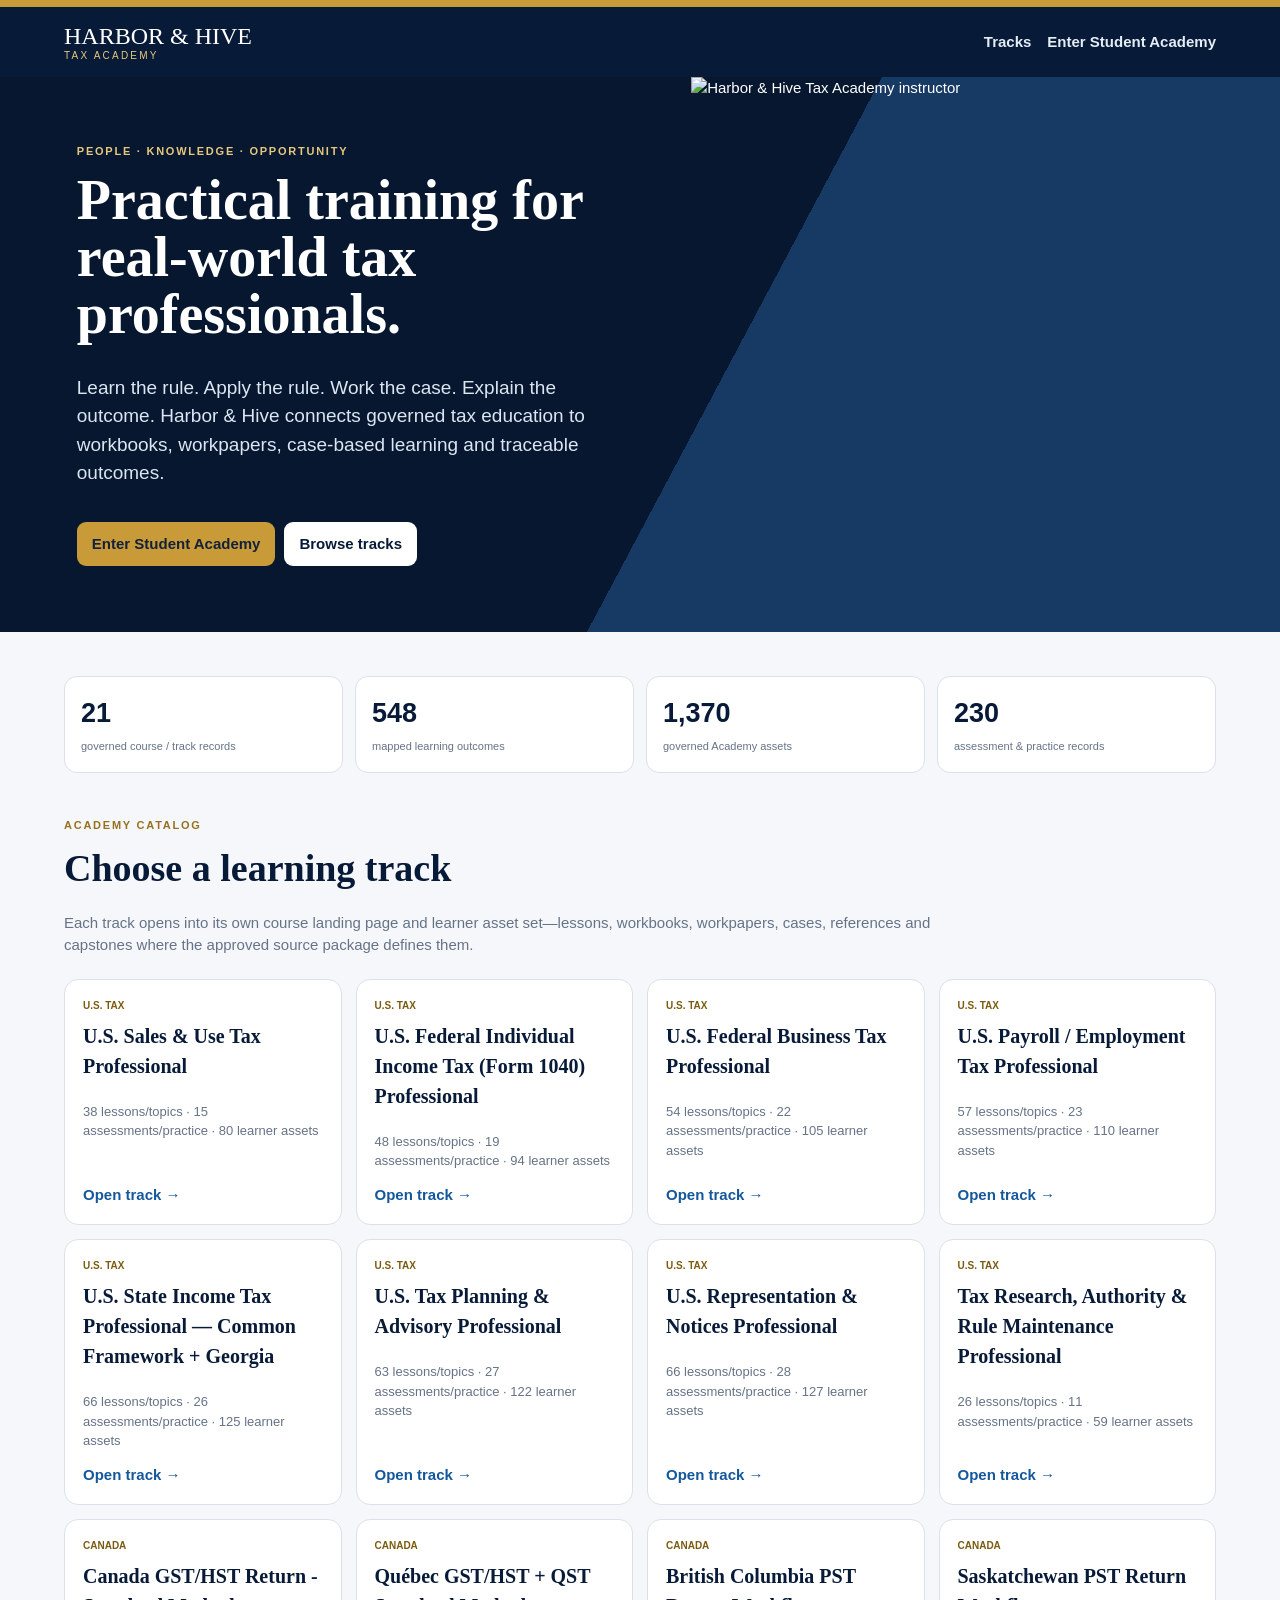
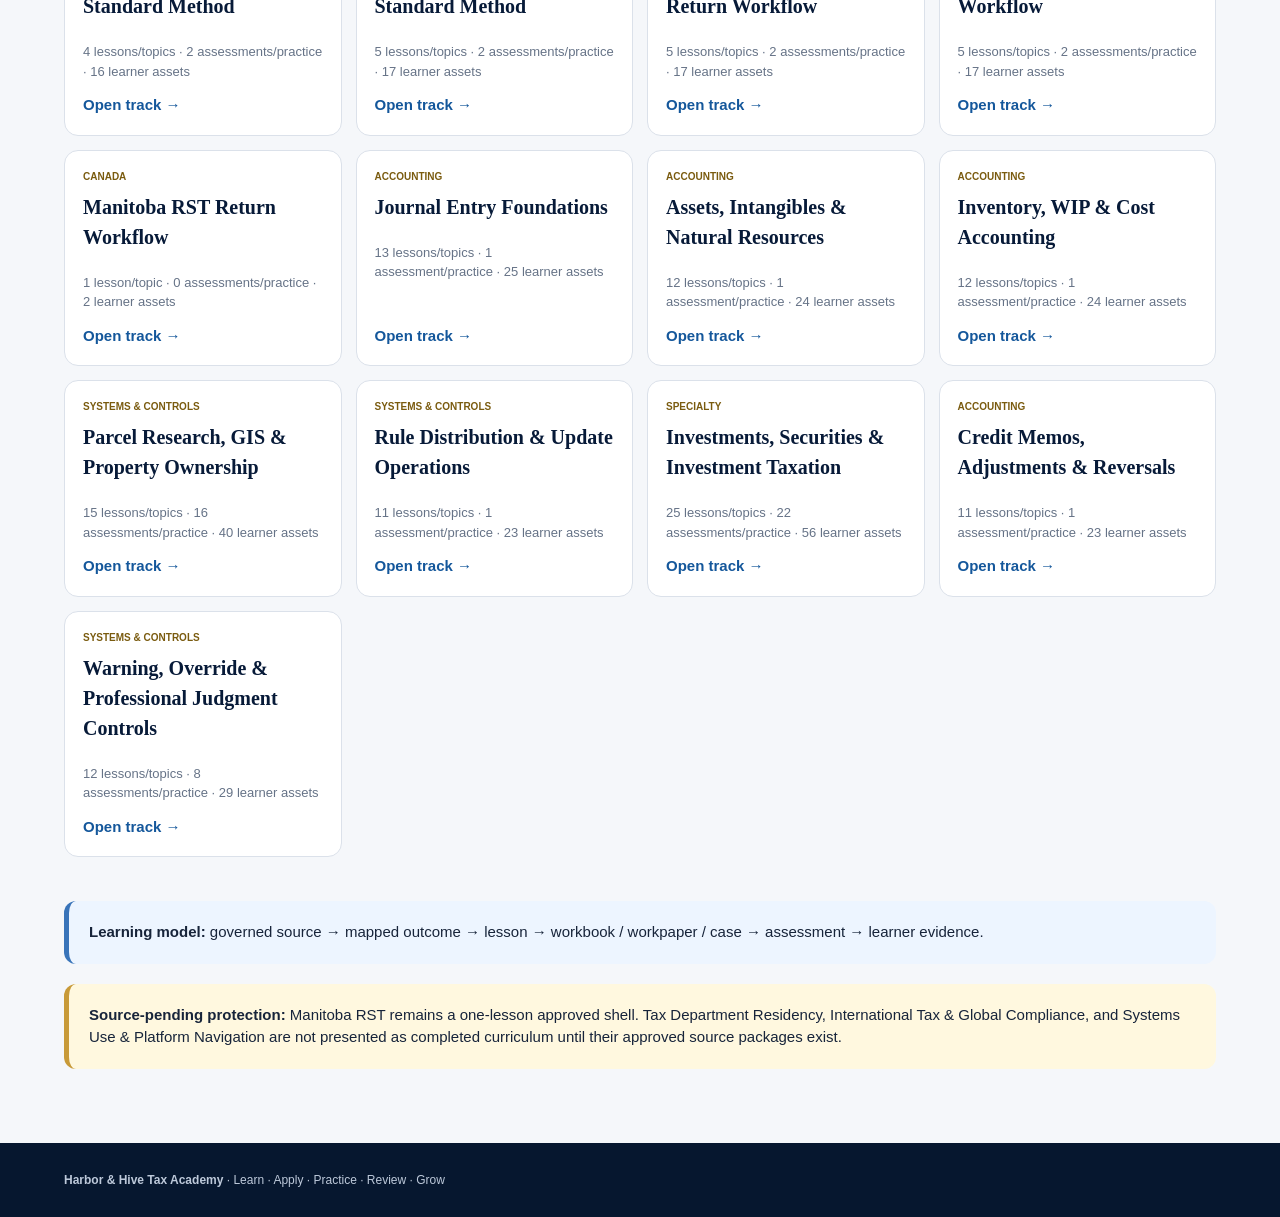
==== commit d9fbcd24: "Wire Academy home to full student learning experience" ====
--- a/academy/index.html
+++ b/academy/index.html
@@ -1,72 +1 @@
-<!doctype html>
-<html lang="en">
-<head>
-<meta charset="utf-8">
-<meta name="viewport" content="width=device-width,initial-scale=1">
-<meta name="description" content="Harbor & Hive Tax Academy — practical, source-linked professional tax education.">
-<title>Harbor & Hive Tax Academy</title>
-<style>
-:root{--navy:#071a38;--navy2:#15345f;--gold:#c89a38;--gold2:#e6c365;--ivory:#fbf8f0;--ink:#17243a;--muted:#667387;--line:#dbe1ea;--bg:#f5f7fa;--red:#8e2b2b}
-*{box-sizing:border-box}html{scroll-behavior:smooth}body{margin:0;font-family:Inter,Segoe UI,Arial,sans-serif;background:var(--bg);color:var(--ink);line-height:1.55}a{color:#14579b}.skip{position:absolute;left:-9999px}.skip:focus{left:12px;top:12px;z-index:99;background:#fff;padding:10px;border:2px solid var(--gold)}.goldbar{height:7px;background:var(--gold)}
-header{position:sticky;top:0;z-index:10;background:var(--navy);color:#fff;padding:15px 5vw;display:flex;align-items:center;justify-content:space-between;gap:18px;box-shadow:0 4px 18px #0002}.brand{font:24px Georgia,serif;letter-spacing:.04em;white-space:nowrap}.brand small{display:block;font:10px Arial,sans-serif;letter-spacing:.22em;color:var(--gold2)}nav{display:flex;gap:16px;flex-wrap:wrap}nav a{color:#e4ebf5;text-decoration:none;font-size:13px;font-weight:700;white-space:nowrap}nav a:hover{text-decoration:underline}
-.hero{background:linear-gradient(118deg,#06172f 0 57%,#153a64 57%);color:#fff;display:grid;grid-template-columns:1.08fr .92fr;min-height:520px}.hero-copy{padding:68px 6vw;display:flex;flex-direction:column;justify-content:center}.ey{font-size:11px;text-transform:uppercase;letter-spacing:.17em;font-weight:850;color:var(--gold2)}h1,h2,h3{font-family:Georgia,serif}h1{font-size:56px;line-height:1.02;margin:12px 0 17px}.hero p{font-size:19px;color:#dfe8f4;max-width:760px}.actions{display:flex;gap:9px;flex-wrap:wrap;margin-top:14px}.btn{display:inline-block;border-radius:9px;padding:10px 14px;text-decoration:none;font-weight:850;background:var(--navy);color:#fff;border:1px solid var(--navy)}.btn.gold{background:var(--gold);border-color:var(--gold);color:#13213b}.btn.light{background:#fff;color:var(--navy)}
-.hero-art{min-height:520px;position:relative;overflow:hidden;background:#102b50}.hero-art img{width:100%;height:100%;object-fit:cover;object-position:center 24%;display:block}.hero-label{position:absolute;left:22px;bottom:22px;background:#071a38e8;color:#fff;border-left:4px solid var(--gold);padding:12px 14px;border-radius:8px;max-width:320px}.hero-label b{display:block;font-family:Georgia,serif;font-size:18px}.hero-label span{font-size:12px;color:#dce6f2}
-.wrap{max-width:1280px;margin:auto;padding:44px 5vw 72px}.stats{display:grid;grid-template-columns:repeat(4,1fr);gap:12px;margin-bottom:46px}.stat{background:#fff;border:1px solid var(--line);border-radius:13px;padding:16px}.stat b{display:block;color:var(--navy);font-size:27px}.stat span{font-size:11px;color:var(--muted)}.sectionhead{margin:44px 0 20px}.sectionhead h2{font-size:38px;color:var(--navy);margin:4px 0}.sectionhead p{color:var(--muted);margin:4px 0;max-width:920px}.grid{display:grid;grid-template-columns:repeat(auto-fit,minmax(270px,1fr));gap:16px}.card{background:#fff;border:1px solid var(--line);border-radius:15px;padding:20px;box-shadow:0 5px 18px #10203a0b}.card h3{color:var(--navy);font-size:21px;margin:9px 0}.badges{display:flex;gap:6px;flex-wrap:wrap}.badge{font-size:10px;font-weight:850;text-transform:uppercase;background:#eef2f7;color:#42536b;border-radius:999px;padding:5px 8px}.badge.gold{background:#f8edcf;color:#705619}.badge.pending{background:#f8e8e8;color:var(--red)}.metrics{display:flex;gap:7px;flex-wrap:wrap;margin-top:12px}.metrics span{font-size:12px;color:#536176;background:#f6f8fb;padding:5px 7px;border-radius:7px}.group-title{grid-column:1/-1;color:var(--navy);font-size:26px;border-bottom:2px solid #ead59b;padding-bottom:7px;margin:18px 0 0}
-.arch{display:grid;grid-template-columns:repeat(5,1fr);gap:12px}.step{background:#fff;border:1px solid var(--line);border-top:5px solid var(--gold);border-radius:13px;padding:18px}.step strong{display:block;color:var(--navy);font:20px Georgia,serif;margin-bottom:5px}.step span{font-size:13px;color:var(--muted)}.capstone{display:grid;grid-template-columns:repeat(3,1fr);gap:16px}.level{background:linear-gradient(180deg,#fff,#f8fafc);border:1px solid var(--line);border-radius:15px;padding:20px}.level .n{width:36px;height:36px;border-radius:50%;display:grid;place-items:center;background:var(--navy);color:#fff;font-weight:900;margin-bottom:10px}.level h3{color:var(--navy);margin:0 0 7px}.level p{color:var(--muted);font-size:14px}.callout{margin:22px 0;border-radius:13px;padding:19px;background:#edf5ff;border-left:5px solid #3974b9}.callout.warn{background:#fff8df;border-left-color:var(--gold)}.callout strong{color:var(--navy)}.asset-list{display:grid;grid-template-columns:repeat(auto-fit,minmax(230px,1fr));gap:13px}.asset{background:#fff;border:1px solid var(--line);border-radius:13px;padding:17px}.asset b{display:block;color:var(--navy);margin-bottom:4px}.asset span{font-size:13px;color:var(--muted)}footer{background:#06172f;color:#bdc9da;padding:30px 5vw;font-size:12px}footer b{color:#fff}:focus-visible{outline:3px solid var(--gold2);outline-offset:3px}
-@media(max-width:960px){header{position:static;flex-wrap:wrap}nav{width:100%;overflow-x:auto;flex-wrap:nowrap}.hero{grid-template-columns:1fr}.hero-art{min-height:420px}h1{font-size:46px}.stats{grid-template-columns:1fr 1fr}.arch{grid-template-columns:1fr 1fr}.capstone{grid-template-columns:1fr}}
-@media(max-width:560px){h1{font-size:38px}.stats,.arch{grid-template-columns:1fr}.wrap{padding-left:5vw;padding-right:5vw}}
-</style>
-</head>
-<body>
-<a class="skip" href="#main">Skip to main content</a><div class="goldbar"></div>
-<header><div class="brand">HARBOR &amp; HIVE<small>TAX ACADEMY</small></div><nav aria-label="Academy navigation"><a href="#tracks">Tracks</a><a href="#learning">Learning Model</a><a href="#capstones">Capstones</a><a href="#cases">Case Lab</a><a href="#assets">Student Assets</a><a href="#governance">Governance</a></nav></header>
-<main id="main">
-<section class="hero"><div class="hero-copy"><div class="ey">People · Knowledge · Opportunity</div><h1>Practical training for real-world tax professionals.</h1><p>Learn the rule. Apply the rule. Work the case. Explain the outcome. Harbor &amp; Hive connects source-linked tax education to practical workpapers, case-based learning, professional judgment and traceable outcomes.</p><div class="actions"><a class="btn gold" href="#tracks">Explore the Academy</a><a class="btn light" href="#capstones">See the Capstone Model</a></div></div><div class="hero-art"><img src="https://resource2.heygen.ai/best_frame_selection/candidates/cbb374d345a34d5e9482ef495bb7f8d4.jpg" alt="Harbor & Hive Tax Academy instructor"><div class="hero-label"><b>Harbor &amp; Hive Tax Academy</b><span>Practical training · source-linked learning · applied judgment</span></div></div></section>
-<section class="wrap">
-<div class="stats"><div class="stat"><b>21</b><span>current governed course / track records</span></div><div class="stat"><b>548</b><span>mapped learning outcomes</span></div><div class="stat"><b>1,370</b><span>governed Academy assets</span></div><div class="stat"><b>230</b><span>assessment &amp; practice records</span></div></div>
-<div class="sectionhead" id="tracks"><div class="ey">Academy Catalog</div><h2>Compartmental learning tracks</h2><p>Courses stay distinct by tax family, accounting skill or control discipline so learners can build targeted competence without being forced through one oversized capstone.</p></div>
-<div class="grid">
-<h3 class="group-title">U.S. Tax</h3>
-<article class="card"><div class="badges"><span class="badge gold">U.S. Tax</span><span class="badge">Governed</span></div><h3>U.S. Sales &amp; Use Tax Professional</h3><div class="metrics"><span>13 modules</span><span>38 lessons</span><span>12 knowledge checks</span><span>2 labs</span><span>1 capstone</span></div></article>
-<article class="card"><div class="badges"><span class="badge gold">U.S. Tax</span><span class="badge">Governed</span></div><h3>U.S. Federal Individual Income Tax (Form 1040) Professional</h3><div class="metrics"><span>16 modules</span><span>48 lessons</span><span>16 knowledge checks</span><span>2 labs</span></div></article>
-<article class="card"><div class="badges"><span class="badge gold">U.S. Tax</span><span class="badge">Governed</span></div><h3>U.S. Federal Business Tax Professional</h3><div class="metrics"><span>18 modules</span><span>54 lessons</span><span>18 knowledge checks</span><span>3 labs</span></div></article>
-<article class="card"><div class="badges"><span class="badge gold">U.S. Tax</span><span class="badge">Governed</span></div><h3>U.S. Payroll / Employment Tax Professional</h3><div class="metrics"><span>19 modules</span><span>57 lessons</span><span>19 knowledge checks</span><span>3 labs</span></div></article>
-<article class="card"><div class="badges"><span class="badge gold">U.S. Tax</span><span class="badge">Governed</span></div><h3>U.S. State Income Tax — Common Framework + Georgia</h3><div class="metrics"><span>22 modules</span><span>66 lessons</span><span>22 knowledge checks</span><span>3 labs</span></div></article>
-<article class="card"><div class="badges"><span class="badge gold">U.S. Tax</span><span class="badge">Governed</span></div><h3>U.S. Tax Planning &amp; Advisory Professional</h3><div class="metrics"><span>21 modules</span><span>63 lessons</span><span>21 knowledge checks</span><span>5 labs</span></div></article>
-<article class="card"><div class="badges"><span class="badge gold">U.S. Tax</span><span class="badge">Governed</span></div><h3>U.S. Representation &amp; Notices Professional</h3><div class="metrics"><span>22 modules</span><span>66 lessons</span><span>22 knowledge checks</span><span>5 labs</span></div></article>
-<article class="card"><div class="badges"><span class="badge gold">U.S. Tax</span><span class="badge">Governed</span></div><h3>Tax Research, Authority &amp; Rule Maintenance</h3><div class="metrics"><span>11 modules</span><span>26 lessons</span><span>10 knowledge checks</span></div></article>
-<h3 class="group-title">Canada</h3>
-<article class="card"><div class="badges"><span class="badge gold">Canada</span><span class="badge">Source-backed</span></div><h3>Canada GST/HST Return — Standard Method</h3><div class="metrics"><span>4 lessons</span><span>1 knowledge check</span><span>1 lab</span></div></article>
-<article class="card"><div class="badges"><span class="badge gold">Canada</span><span class="badge">Mapping gated</span></div><h3>Québec GST/HST + QST Standard Method</h3><div class="metrics"><span>5 lessons</span><span>1 knowledge check</span><span>1 lab</span></div></article>
-<article class="card"><div class="badges"><span class="badge gold">Canada</span><span class="badge">Official PDF mapped</span></div><h3>British Columbia PST Return Workflow</h3><div class="metrics"><span>5 lessons</span><span>1 knowledge check</span><span>1 lab</span></div></article>
-<article class="card"><div class="badges"><span class="badge gold">Canada</span><span class="badge">Portal mapping gated</span></div><h3>Saskatchewan PST Return Workflow</h3><div class="metrics"><span>5 lessons</span><span>1 knowledge check</span><span>1 lab</span></div></article>
-<article class="card"><div class="badges"><span class="badge gold">Canada</span><span class="badge pending">Source pending</span></div><h3>Manitoba RST Return Workflow</h3><div class="metrics"><span>1 approved lesson shell</span></div></article>
-<h3 class="group-title">Accounting, Systems &amp; Specialty</h3>
-<article class="card"><div class="badges"><span class="badge gold">Accounting</span><span class="badge">Approved package</span></div><h3>Journal Entry Foundations</h3><div class="metrics"><span>13 topics</span><span>1 capstone</span><span>digital workbook</span></div></article>
-<article class="card"><div class="badges"><span class="badge gold">Accounting</span><span class="badge">Approved package</span></div><h3>Assets, Intangibles &amp; Natural Resources</h3><div class="metrics"><span>12 topics</span><span>1 capstone</span><span>digital workbook</span></div></article>
-<article class="card"><div class="badges"><span class="badge gold">Accounting</span><span class="badge">Approved package</span></div><h3>Inventory, WIP &amp; Cost Accounting</h3><div class="metrics"><span>12 topics</span><span>1 capstone</span><span>digital workbook</span></div></article>
-<article class="card"><div class="badges"><span class="badge gold">Accounting</span><span class="badge">Approved package</span></div><h3>Credit Memos, Adjustments &amp; Reversals</h3><div class="metrics"><span>11 topics</span><span>1 capstone</span><span>digital workbook</span></div></article>
-<article class="card"><div class="badges"><span class="badge gold">Systems &amp; Controls</span><span class="badge">Approved package</span></div><h3>Parcel Research, GIS &amp; Property Ownership</h3><div class="metrics"><span>15 topics</span><span>16 case labs</span></div></article>
-<article class="card"><div class="badges"><span class="badge gold">Systems &amp; Controls</span><span class="badge">Controlled candidate</span></div><h3>Rule Distribution &amp; Update Operations</h3><div class="metrics"><span>11 topics</span><span>1 capstone</span></div></article>
-<article class="card"><div class="badges"><span class="badge gold">Systems &amp; Controls</span><span class="badge">Current source outline</span></div><h3>Warning, Override &amp; Professional Judgment Controls</h3><div class="metrics"><span>12 topics</span><span>8 case labs</span></div></article>
-<article class="card"><div class="badges"><span class="badge gold">Specialty</span><span class="badge">Controlled candidate</span></div><h3>Investments, Securities &amp; Investment Taxation</h3><div class="metrics"><span>25 topics</span><span>22 case labs</span><span>digital workbook</span></div></article>
-</div>
-<div class="sectionhead" id="learning"><div class="ey">Learning Architecture</div><h2>Learn → Apply → Practice → Review → Grow</h2><p>The Academy is built around doing tax work, explaining judgment and preserving the evidence behind the answer—not just consuming lessons.</p></div>
-<div class="arch"><div class="step"><strong>Learn</strong><span>Source-linked rules, concepts and terminology.</span></div><div class="step"><strong>Apply</strong><span>Guided examples, calculations and return flow.</span></div><div class="step"><strong>Practice</strong><span>Workpapers, case packets and controlled variants.</span></div><div class="step"><strong>Review</strong><span>Explain reasoning, identify errors and evaluate another approach.</span></div><div class="step"><strong>Grow</strong><span>Advance from task competence to connected tax judgment.</span></div></div>
-<div class="sectionhead" id="capstones"><div class="ey">Compartmental Capstones</div><h2>Competence without one giant final project</h2><p>Capstones stay aligned to the skill being tested, while connected assignments and an advanced residency can build broader tax-department judgment.</p></div>
-<div class="capstone"><div class="level"><div class="n">I</div><h3>Return / Tax Competency</h3><p>Tax-family and return-specific capstones such as SALT, 1040, 1065, 1120-S, 1120, payroll, provision or accounting skill areas.</p></div><div class="level"><div class="n">II</div><h3>Connected Tax Competency</h3><p>Paired work such as Federal + State, Payroll + Federal, Sales Tax + Nexus, Assets + Federal/State, or Notice + Amendment.</p></div><div class="level"><div class="n">III</div><h3>Tax Department Residency</h3><p>An advanced experience concept that can span multiple assignments once its governed source framework is complete.</p></div></div>
-<div class="callout"><strong>Multi-Case Learning Standard:</strong> major capstones can use up to three equivalent controlled variants for learner choice, randomized assignment, cohort breakouts, repeat attempts, compare-and-contrast debriefs and cross-review.</div>
-<div class="sectionhead" id="cases"><div class="ey">Breakout Case Lab</div><h2>Same competency. Different fact pattern.</h2><p>Case banks are designed to make practice realistic and repeatable without changing the mapped learning outcome.</p></div>
-<div class="grid"><div class="card"><h3>Learner Choice</h3><p>Choose from approved variants during developmental practice.</p></div><div class="card"><h3>Random Assignment</h3><p>Use controlled assignment when the goal is assessment integrity.</p></div><div class="card"><h3>Cohort Breakouts</h3><p>Different teams work parallel cases and reconvene to compare reasoning.</p></div><div class="card"><h3>Cross-Review</h3><p>Teams review another case outcome to build reviewer and manager judgment.</p></div><div class="card"><h3>Difficulty Tiers</h3><p>Foundation, Practitioner and Advanced variants can increase complexity while preserving the core competency.</p></div><div class="card"><h3>Repeat Practice</h3><p>A learner can retry with a new fact pattern rather than memorizing the previous answer.</p></div></div>
-<div class="sectionhead" id="assets"><div class="ey">Student Asset Library</div><h2>A digital training binder</h2><p>The learner-facing structure stays organized while instructor scoring materials remain separated from student content.</p></div>
-<div class="asset-list"><div class="asset"><b>00 · Start Here</b><span>Course maps, objectives and learning outcomes.</span></div><div class="asset"><b>01 · Workbooks</b><span>Digital guided learning materials.</span></div><div class="asset"><b>02 · Case Packets</b><span>Source-defined cases and controlled variants.</span></div><div class="asset"><b>03 · Practice Workpapers</b><span>Applied worksheets and tax workpaper practice.</span></div><div class="asset"><b>04 · Job Aids</b><span>Quick references tied to governed sources.</span></div><div class="asset"><b>05 · Templates &amp; Checklists</b><span>Submission, review and workflow tools.</span></div><div class="asset"><b>06 · Capstone Materials</b><span>Only where the approved curriculum defines a capstone.</span></div><div class="asset"><b>07 · Reference Resources</b><span>Source libraries and authority records.</span></div><div class="asset"><b>08 · Completed Student Work</b><span>Learner-owned completion area.</span></div></div>
-<div class="sectionhead" id="governance"><div class="ey">Source Governance</div><h2>Curriculum is traceable to its source</h2><p>Published learning assets remain connected to the underlying course, outcome and governed source record so source changes can be traced forward to affected lessons, workpapers and assessments.</p></div>
-<div class="callout"><strong>Traceability standard:</strong> governed source → knowledge point / outcome → lesson → workbook, case, lab or job aid → assessment → learner evidence.</div>
-<div class="callout warn"><strong>Source-protection rule:</strong> when approved curriculum is incomplete, the Academy preserves the source-pending shell instead of inventing tax content to make a track appear finished. Manitoba RST remains the current one-lesson example.</div>
-<div class="sectionhead"><div class="ey">Credential Architecture</div><h2>One Academy, distinct completion standards</h2><p>The structure separates Harbor &amp; Hive professional training from future CPE-eligible and IRS continuing-education pathways, allowing the appropriate metadata, assessment and completion evidence to be layered onto eligible course versions.</p></div>
-<div class="grid"><div class="card"><h3>Professional Training</h3><p>Practical skills, workpapers, cases, reviewer development and job-performance evidence.</p></div><div class="card"><h3>CPE-Ready Metadata</h3><p>Objectives, audience, level, prerequisites, field of study, learning time, assessment and reviewer/source records.</p></div><div class="card"><h3>IRS CE Assessment Mode</h3><p>Separate question-bank and completion logic can be applied to eligible course versions without changing the underlying Academy architecture.</p></div></div>
-</section>
-</main>
-<footer><b>Harbor &amp; Hive Tax Academy</b> · Learn · Apply · Practice · Review · Grow<br>Source-linked learning · controlled curriculum · practical application · traceable outcomes.</footer>
-</body>
-</html>+<!doctype html><html lang="en"><head><meta charset="utf-8"><meta name="viewport" content="width=device-width,initial-scale=1"><meta name="description" content="Harbor & Hive Tax Academy — practical, source-linked professional tax education."><title>Harbor & Hive Tax Academy</title><style>:root{--n:#071a38;--g:#c89a38;--g2:#e5c87e;--bg:#f5f7fa;--ink:#17243a;--m:#667387;--line:#dbe1ea}*{box-sizing:border-box}body{margin:0;font:15px/1.5 Inter,Segoe UI,Arial,sans-serif;background:var(--bg);color:var(--ink)}a{color:#14579b}.bar{height:7px;background:var(--g)}header{background:var(--n);color:#fff;padding:16px 5vw;display:flex;justify-content:space-between;align-items:center;gap:18px;position:sticky;top:0;z-index:5}.brand{font:24px Georgia,serif}.brand small{display:block;font:10px Arial;letter-spacing:.22em;color:var(--g2)}nav a{color:#e5edf6;text-decoration:none;font-weight:700;margin-left:16px}.hero{background:linear-gradient(118deg,#06172f 0 56%,#173a64 56%);color:#fff;display:grid;grid-template-columns:1.08fr .92fr;min-height:520px}.copy{padding:66px 6vw;display:flex;flex-direction:column;justify-content:center}.ey{font-size:11px;text-transform:uppercase;letter-spacing:.16em;font-weight:900;color:var(--g2)}h1,h2,h3{font-family:Georgia,serif}h1{font-size:56px;line-height:1.02;margin:12px 0}.copy p{font-size:19px;color:#dce6f2;max-width:740px}.hero img{width:100%;height:100%;object-fit:cover;object-position:center 22%}.actions{display:flex;gap:9px;flex-wrap:wrap;margin-top:15px}.btn{display:inline-block;text-decoration:none;border-radius:9px;padding:11px 15px;font-weight:850;background:var(--g);color:#13213b}.btn.light{background:#fff;color:var(--n)}main{max-width:1300px;margin:auto;padding:44px 5vw 74px}.stats{display:grid;grid-template-columns:repeat(4,1fr);gap:12px;margin-bottom:44px}.stat{background:#fff;border:1px solid var(--line);border-radius:13px;padding:16px}.stat b{display:block;color:var(--n);font-size:27px}.stat span{font-size:11px;color:var(--m)}.head h2{font-size:38px;color:var(--n);margin:6px 0}.head p{color:var(--m);max-width:900px}.tracks{display:grid;grid-template-columns:repeat(auto-fit,minmax(270px,1fr));gap:14px;margin-top:22px}.track{background:#fff;border:1px solid var(--line);border-radius:14px;padding:18px;display:flex;flex-direction:column;min-height:190px}.track .tag{font-size:10px;text-transform:uppercase;font-weight:900;color:#7a5b0f}.track h3{font-size:20px;color:var(--n);margin:8px 0}.track p{color:var(--m);font-size:13px}.track a{margin-top:auto;font-weight:850;text-decoration:none}.model{margin-top:44px;background:#edf5ff;border-left:5px solid #3974b9;padding:20px;border-radius:12px}.pending{margin-top:20px;background:#fff8df;border-left:5px solid var(--g);padding:20px;border-radius:12px}footer{background:#06172f;color:#bdc9da;padding:28px 5vw;font-size:12px}:focus-visible{outline:3px solid var(--g2);outline-offset:3px}@media(max-width:850px){header{position:static;flex-wrap:wrap}.hero{grid-template-columns:1fr}.hero img{max-height:420px}h1{font-size:44px}.stats{grid-template-columns:1fr 1fr}}@media(max-width:520px){.stats{grid-template-columns:1fr}h1{font-size:37px}}</style></head><body><div class="bar"></div><header><div class="brand">HARBOR &amp; HIVE<small>TAX ACADEMY</small></div><nav><a href="#tracks">Tracks</a><a href="/academy/student.html">Enter Student Academy</a></nav></header><section class="hero"><div class="copy"><div class="ey">People · Knowledge · Opportunity</div><h1>Practical training for real-world tax professionals.</h1><p>Learn the rule. Apply the rule. Work the case. Explain the outcome. Harbor &amp; Hive connects governed tax education to workbooks, workpapers, case-based learning and traceable outcomes.</p><div class="actions"><a class="btn" href="/academy/student.html">Enter Student Academy</a><a class="btn light" href="#tracks">Browse tracks</a></div></div><img src="https://resource2.heygen.ai/best_frame_selection/candidates/cbb374d345a34d5e9482ef495bb7f8d4.jpg" alt="Harbor & Hive Tax Academy instructor"></section><main><section class="stats"><div class="stat"><b>21</b><span>governed course / track records</span></div><div class="stat"><b>548</b><span>mapped learning outcomes</span></div><div class="stat"><b>1,370</b><span>governed Academy assets</span></div><div class="stat"><b>230</b><span>assessment & practice records</span></div></section><section id="tracks"><div class="head"><div class="ey" style="color:#98701e">Academy Catalog</div><h2>Choose a learning track</h2><p>Each track opens into its own course landing page and learner asset set—lessons, workbooks, workpapers, cases, references and capstones where the approved source package defines them.</p></div><div class="tracks"><article class="track"><div class="tag">U.S. Tax</div><h3>U.S. Sales &amp; Use Tax Professional</h3><p>38 lessons/topics · 15 assessments/practice · 80 learner assets</p><a href="/academy/student.html?course=us-salt-professional">Open track →</a></article><article class="track"><div class="tag">U.S. Tax</div><h3>U.S. Federal Individual Income Tax (Form 1040) Professional</h3><p>48 lessons/topics · 19 assessments/practice · 94 learner assets</p><a href="/academy/student.html?course=us-federal-1040-professional">Open track →</a></article><article class="track"><div class="tag">U.S. Tax</div><h3>U.S. Federal Business Tax Professional</h3><p>54 lessons/topics · 22 assessments/practice · 105 learner assets</p><a href="/academy/student.html?course=us-business-tax-professional">Open track →</a></article><article class="track"><div class="tag">U.S. Tax</div><h3>U.S. Payroll / Employment Tax Professional</h3><p>57 lessons/topics · 23 assessments/practice · 110 learner assets</p><a href="/academy/student.html?course=us-payroll-employment-professional">Open track →</a></article><article class="track"><div class="tag">U.S. Tax</div><h3>U.S. State Income Tax Professional — Common Framework + Georgia</h3><p>66 lessons/topics · 26 assessments/practice · 125 learner assets</p><a href="/academy/student.html?course=us-state-income-ga-professional">Open track →</a></article><article class="track"><div class="tag">U.S. Tax</div><h3>U.S. Tax Planning &amp; Advisory Professional</h3><p>63 lessons/topics · 27 assessments/practice · 122 learner assets</p><a href="/academy/student.html?course=us-tax-planning-advisory-professional">Open track →</a></article><article class="track"><div class="tag">U.S. Tax</div><h3>U.S. Representation &amp; Notices Professional</h3><p>66 lessons/topics · 28 assessments/practice · 127 learner assets</p><a href="/academy/student.html?course=us-representation-notices-professional">Open track →</a></article><article class="track"><div class="tag">U.S. Tax</div><h3>Tax Research, Authority &amp; Rule Maintenance Professional</h3><p>26 lessons/topics · 11 assessments/practice · 59 learner assets</p><a href="/academy/student.html?course=us-tax-research-authority">Open track →</a></article><article class="track"><div class="tag">Canada</div><h3>Canada GST/HST Return - Standard Method</h3><p>4 lessons/topics · 2 assessments/practice · 16 learner assets</p><a href="/academy/student.html?course=ca-gst-hst-standard">Open track →</a></article><article class="track"><div class="tag">Canada</div><h3>Québec GST/HST + QST Standard Method</h3><p>5 lessons/topics · 2 assessments/practice · 17 learner assets</p><a href="/academy/student.html?course=ca-qc-gst-qst">Open track →</a></article><article class="track"><div class="tag">Canada</div><h3>British Columbia PST Return Workflow</h3><p>5 lessons/topics · 2 assessments/practice · 17 learner assets</p><a href="/academy/student.html?course=ca-bc-pst">Open track →</a></article><article class="track"><div class="tag">Canada</div><h3>Saskatchewan PST Return Workflow</h3><p>5 lessons/topics · 2 assessments/practice · 17 learner assets</p><a href="/academy/student.html?course=ca-sk-pst">Open track →</a></article><article class="track"><div class="tag">Canada</div><h3>Manitoba RST Return Workflow</h3><p>1 lesson/topic · 0 assessments/practice · 2 learner assets</p><a href="/academy/student.html?course=ca-mb-rst">Open track →</a></article><article class="track"><div class="tag">Accounting</div><h3>Journal Entry Foundations</h3><p>13 lessons/topics · 1 assessment/practice · 25 learner assets</p><a href="/academy/student.html?course=je-foundations-v1">Open track →</a></article><article class="track"><div class="tag">Accounting</div><h3>Assets, Intangibles &amp; Natural Resources</h3><p>12 lessons/topics · 1 assessment/practice · 24 learner assets</p><a href="/academy/student.html?course=assets-intangibles-resources-v1">Open track →</a></article><article class="track"><div class="tag">Accounting</div><h3>Inventory, WIP &amp; Cost Accounting</h3><p>12 lessons/topics · 1 assessment/practice · 24 learner assets</p><a href="/academy/student.html?course=inventory-wip-cost-v1">Open track →</a></article><article class="track"><div class="tag">Systems &amp; Controls</div><h3>Parcel Research, GIS &amp; Property Ownership</h3><p>15 lessons/topics · 16 assessments/practice · 40 learner assets</p><a href="/academy/student.html?course=property-parcel-gis-ownership-v1">Open track →</a></article><article class="track"><div class="tag">Systems &amp; Controls</div><h3>Rule Distribution &amp; Update Operations</h3><p>11 lessons/topics · 1 assessment/practice · 23 learner assets</p><a href="/academy/student.html?course=rule-distribution-update-operations-v1">Open track →</a></article><article class="track"><div class="tag">Specialty</div><h3>Investments, Securities &amp; Investment Taxation</h3><p>25 lessons/topics · 22 assessments/practice · 56 learner assets</p><a href="/academy/student.html?course=hh-academy-investments-v1-1">Open track →</a></article><article class="track"><div class="tag">Accounting</div><h3>Credit Memos, Adjustments &amp; Reversals</h3><p>11 lessons/topics · 1 assessment/practice · 23 learner assets</p><a href="/academy/student.html?course=credit-memos-adjustments-reversals-v1">Open track →</a></article><article class="track"><div class="tag">Systems &amp; Controls</div><h3>Warning, Override &amp; Professional Judgment Controls</h3><p>12 lessons/topics · 8 assessments/practice · 29 learner assets</p><a href="/academy/student.html?course=governance-warning-override-v1">Open track →</a></article></div></section><section class="model"><b>Learning model:</b> governed source → mapped outcome → lesson → workbook / workpaper / case → assessment → learner evidence.</section><section class="pending"><b>Source-pending protection:</b> Manitoba RST remains a one-lesson approved shell. Tax Department Residency, International Tax & Global Compliance, and Systems Use & Platform Navigation are not presented as completed curriculum until their approved source packages exist.</section></main><footer><b>Harbor &amp; Hive Tax Academy</b> · Learn · Apply · Practice · Review · Grow</footer></body></html>
